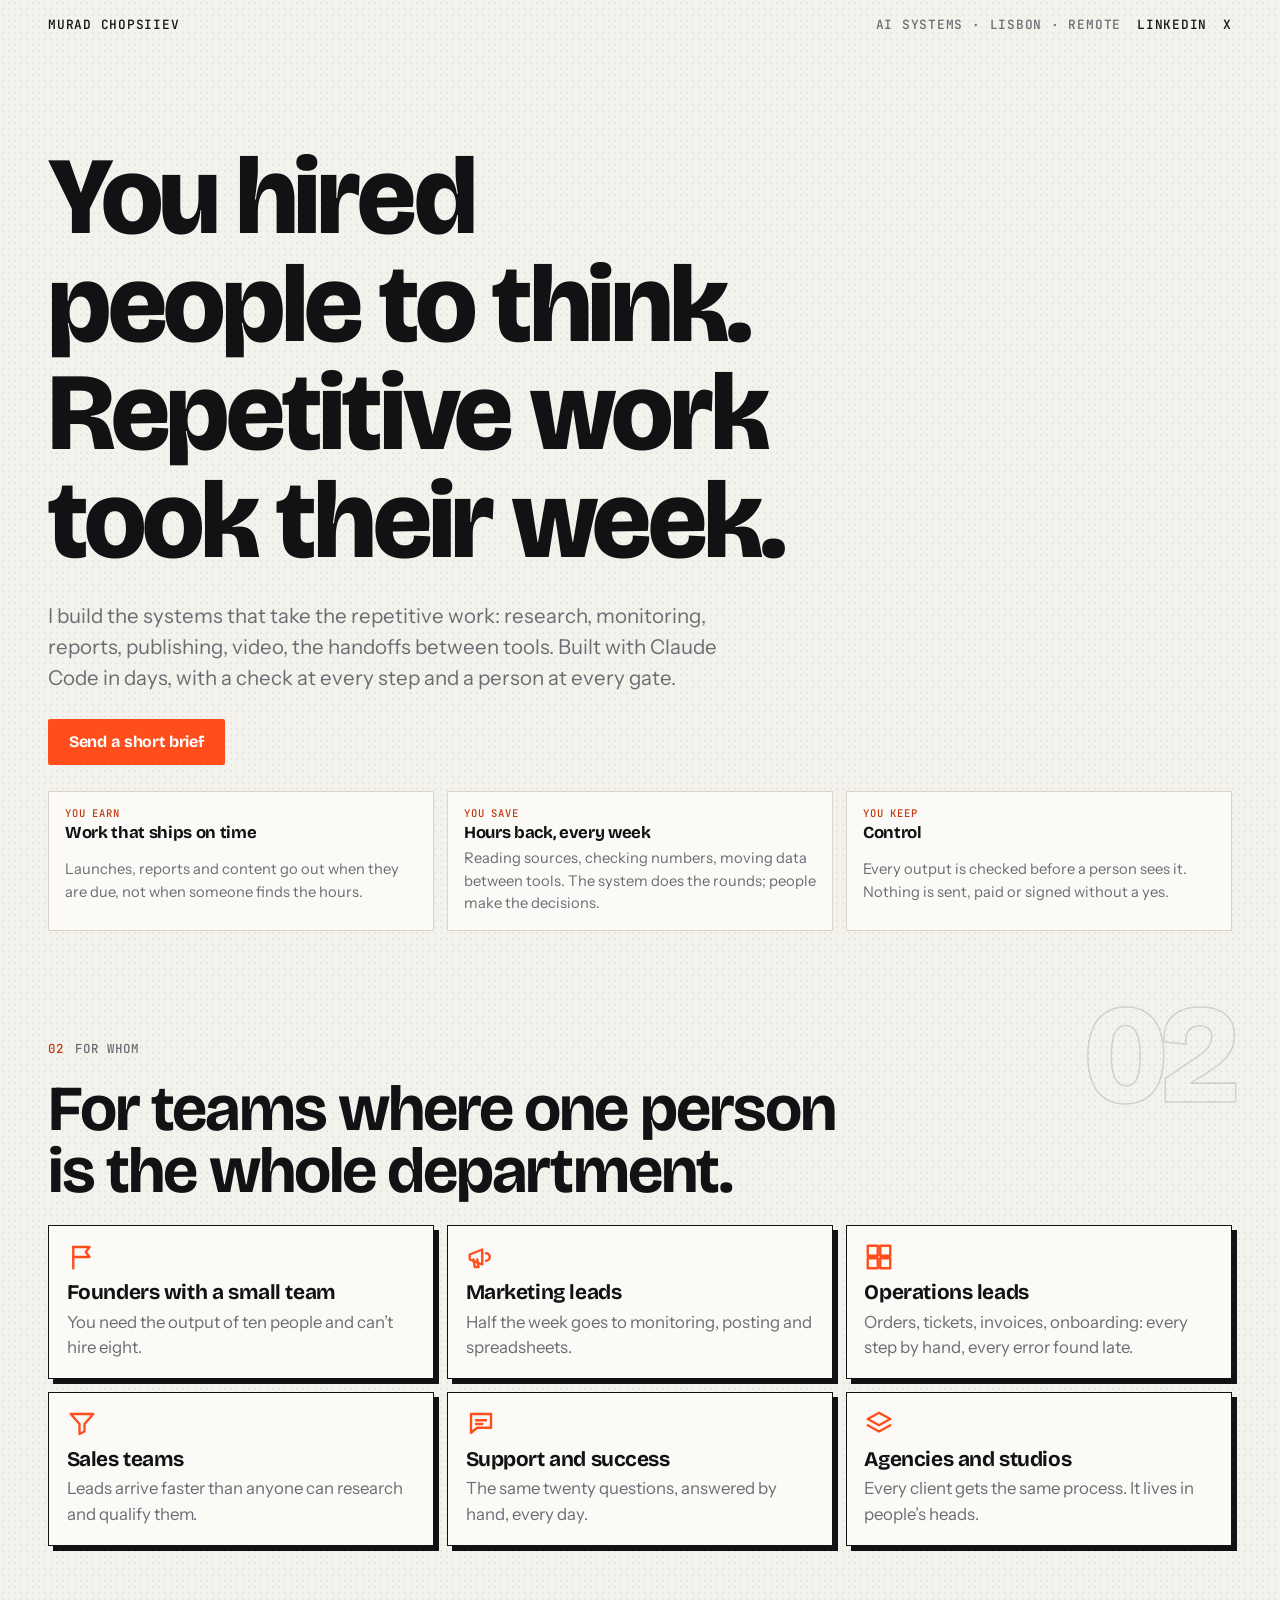
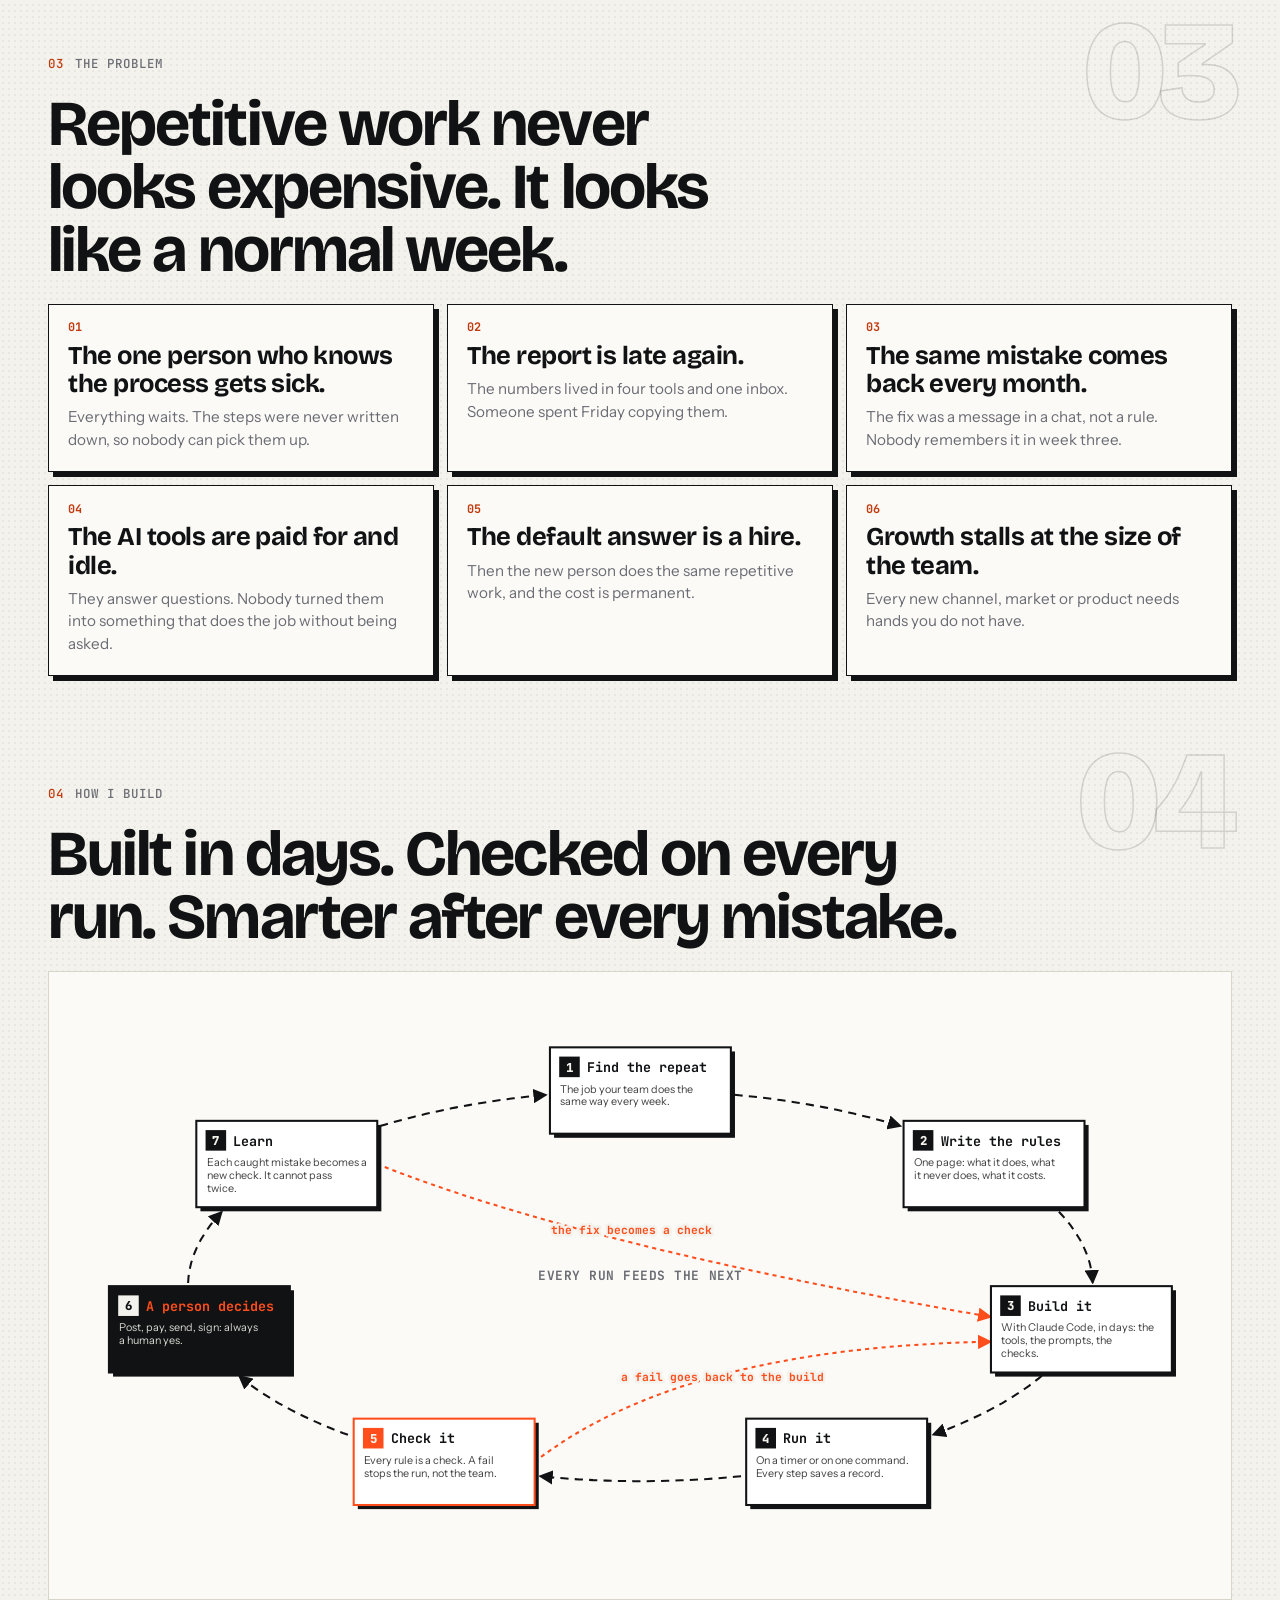
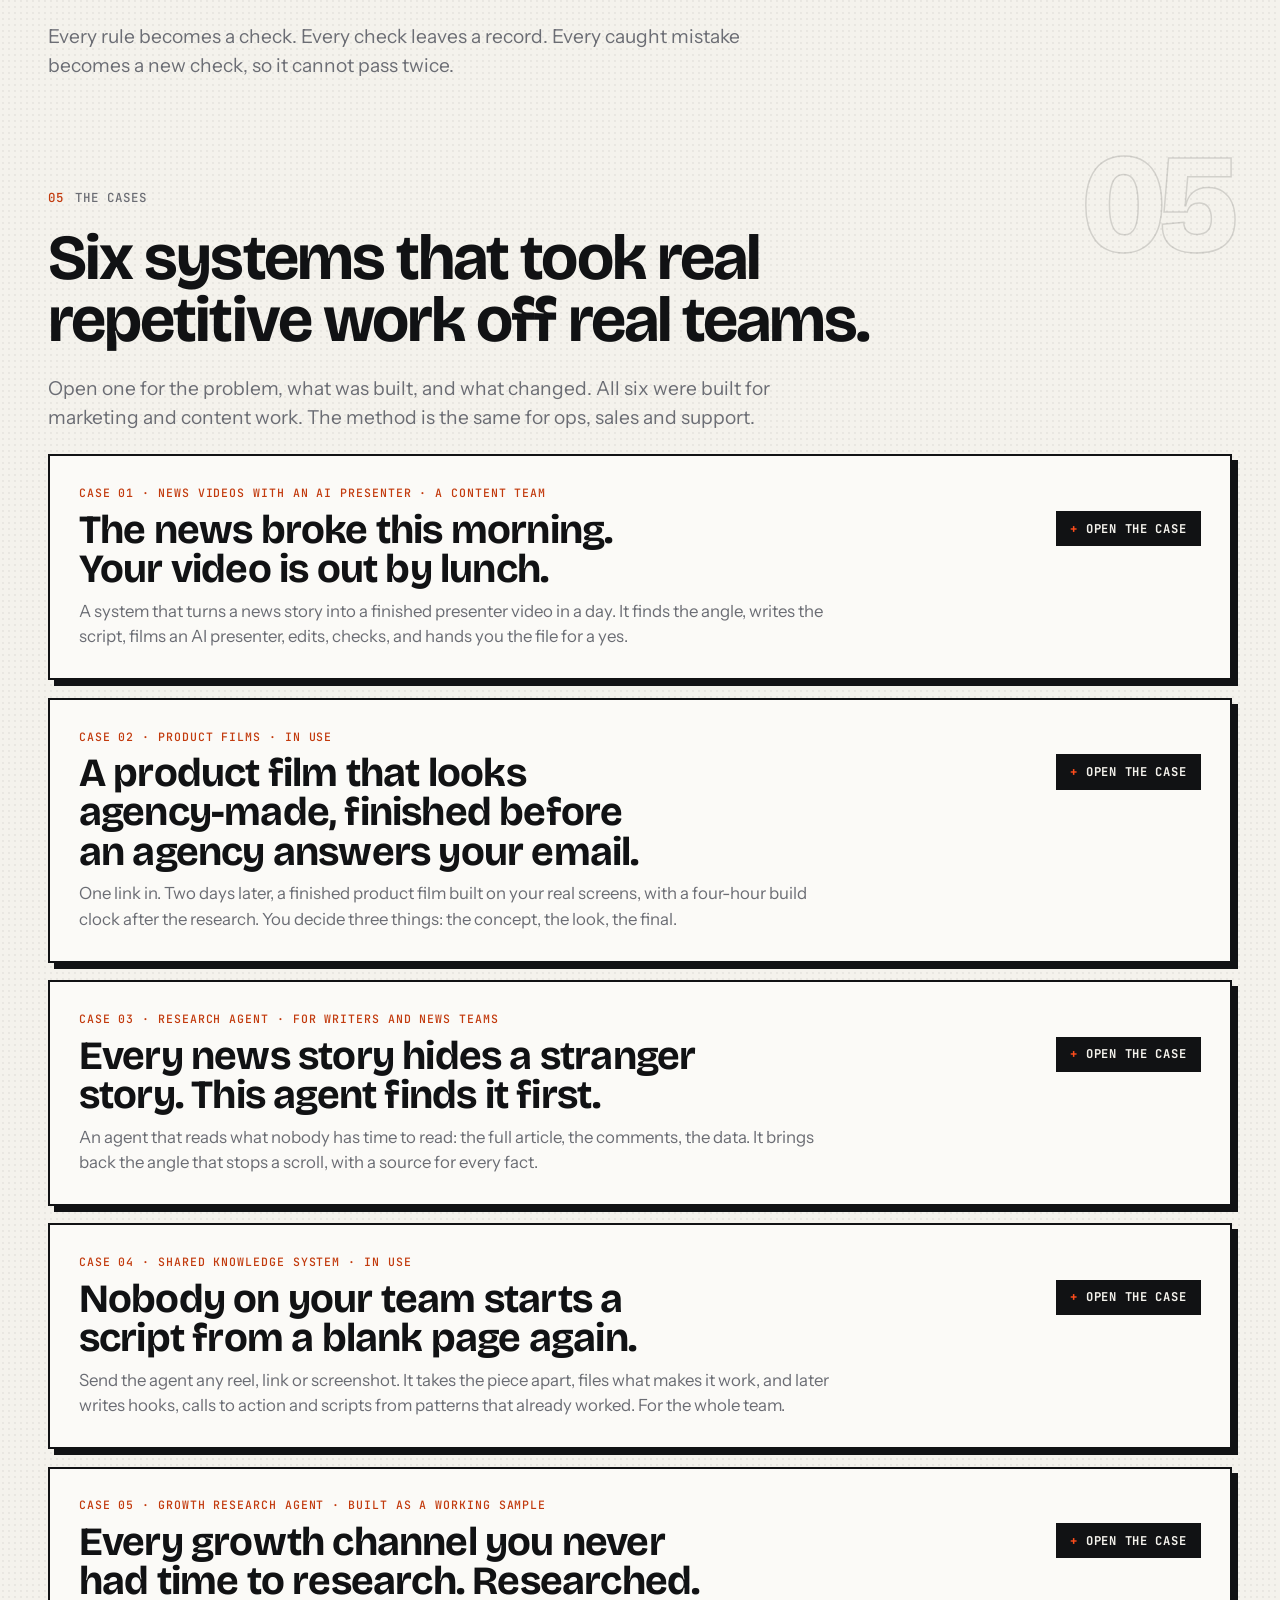
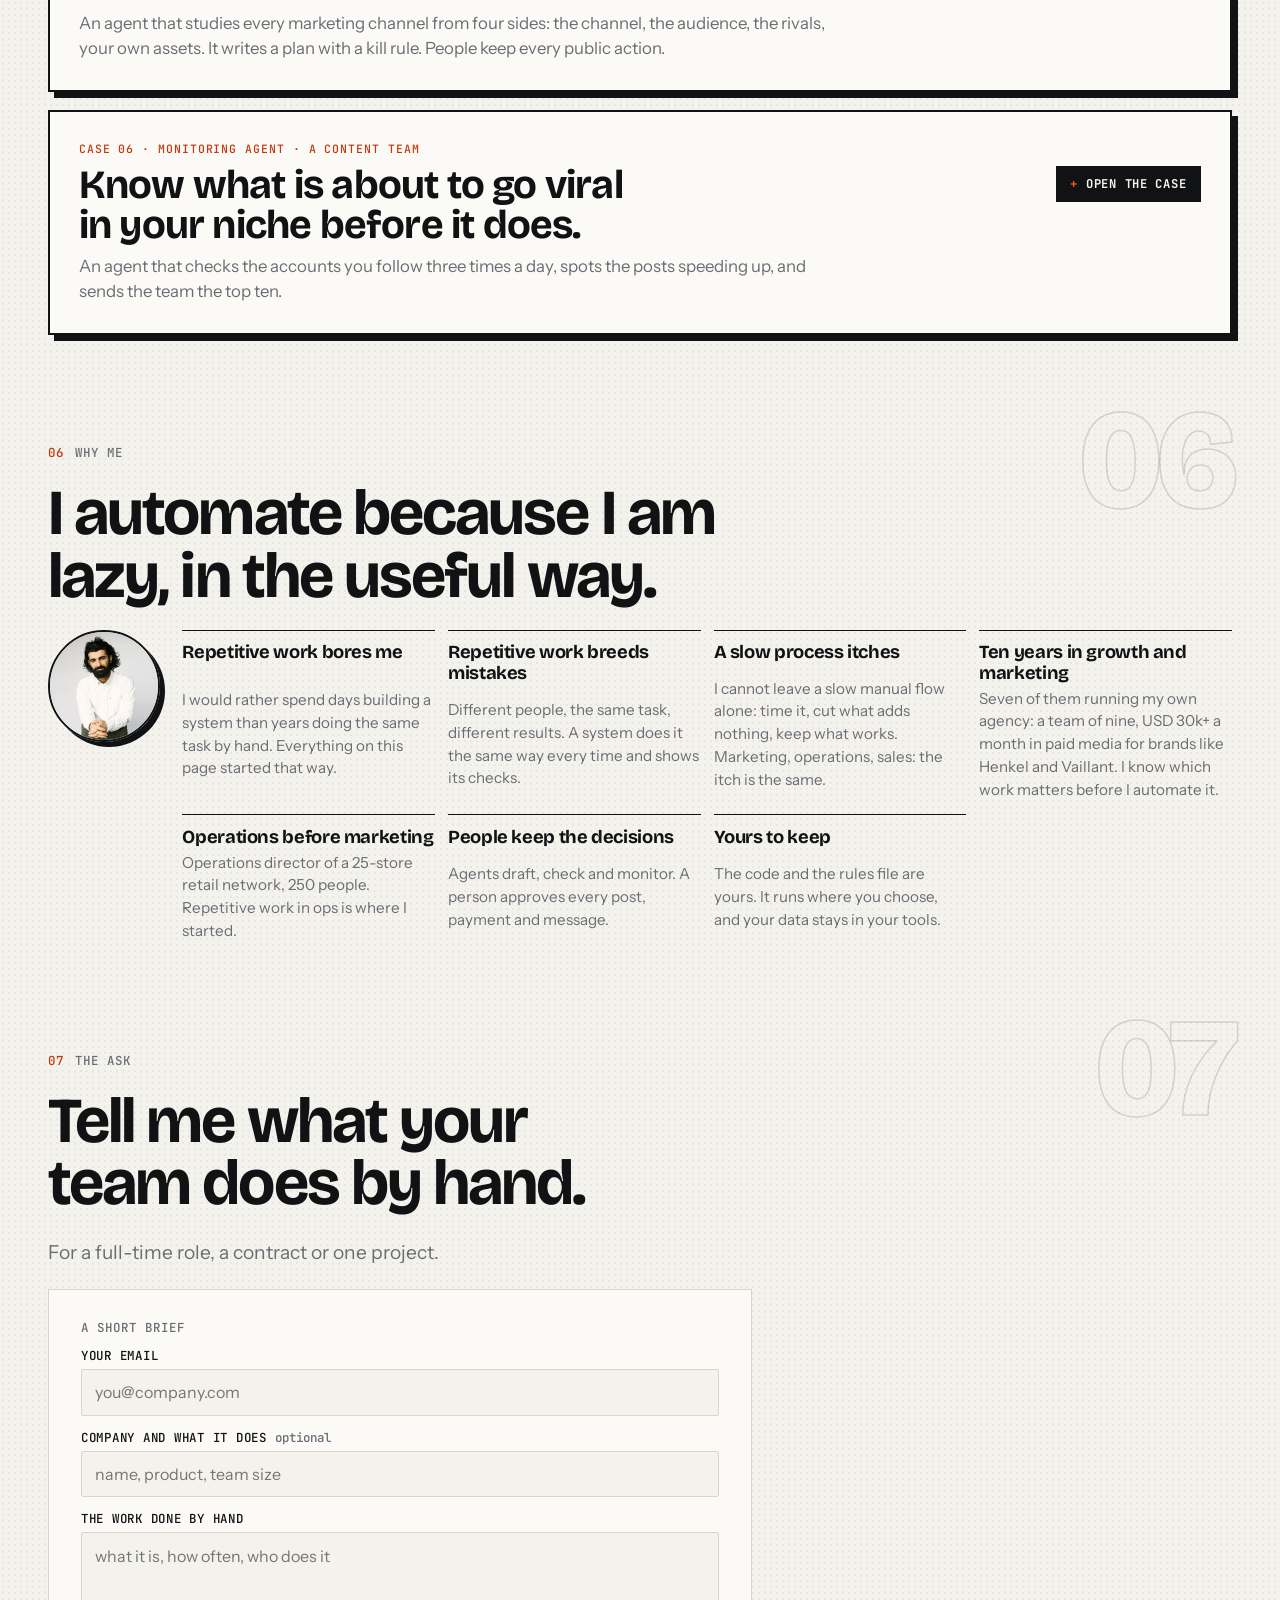
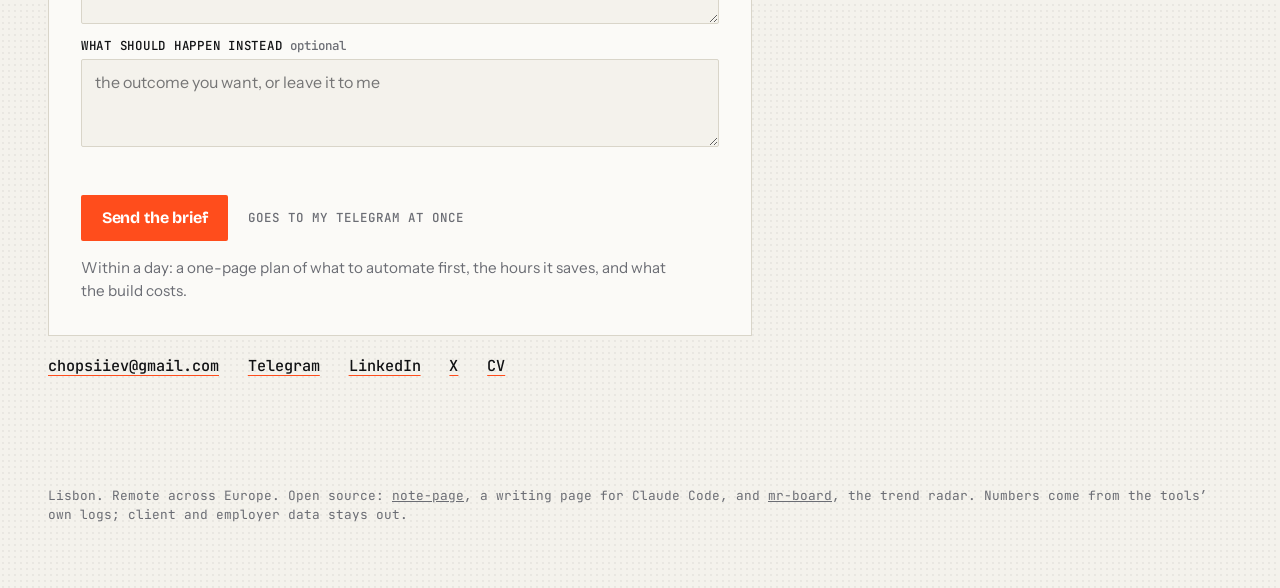
==== ai-systems/index.html @ 3c950c14 "site: 2026-10-22 link previews: og tags + preview cards" ====
<!doctype html>
<html lang="en">
<head>
<meta charset="utf-8">
<meta name="viewport" content="width=device-width, initial-scale=1, viewport-fit=cover">
<meta name="theme-color" content="#f4f2ec">
<title>AI systems · Murad Chopsiiev</title>
<meta name="description" content="Systems that take a team’s repetitive work: research, monitoring, reports, publishing, video. Built with Claude Code, checked at every step, with a person at every gate. Six cases.">
<meta property="og:type" content="website">
<meta property="og:title" content="AI systems · Murad Chopsiiev">
<meta property="og:description" content="Systems that take a team’s repetitive work: research, monitoring, reports, publishing, video. Built with Claude Code, checked at every step, a person at every gate.">
<meta property="og:image" content="https://chopsiiev-web.github.io/media/og-ai-systems.jpg">
<meta property="og:image:width" content="1200">
<meta property="og:image:height" content="630">
<meta property="og:url" content="https://chopsiiev-web.github.io/ai-systems/">
<meta name="twitter:card" content="summary_large_image">
<meta name="twitter:title" content="AI systems · Murad Chopsiiev">
<meta name="twitter:description" content="Systems that take a team’s repetitive work: research, monitoring, reports, publishing, video. Built with Claude Code, checked at every step, a person at every gate.">
<meta name="twitter:image" content="https://chopsiiev-web.github.io/media/og-ai-systems.jpg">
<link rel="preconnect" href="https://fonts.googleapis.com">
<link rel="preconnect" href="https://fonts.gstatic.com" crossorigin>
<link rel="stylesheet" href="https://fonts.googleapis.com/css2?family=Bricolage+Grotesque:opsz,wght@12..96,500;12..96,700;12..96,800&family=Instrument+Sans:wght@400;500&family=JetBrains+Mono:wght@400;500&display=swap">
<link rel="stylesheet" href="../assets/style.css">
</head>
<body>
<a class="skip" href="#main">Skip to content</a>
<main class="page" id="main">
  <header class="top">
    <span>Murad Chopsiiev</span>
    <span class="loc">AI systems · Lisbon · remote</span>
    <nav class="social"><a href="https://www.linkedin.com/in/hadzhymurad/">LinkedIn</a><a href="https://x.com/chopsiiev60091">X</a></nav>
  </header>

  <section class="hero" aria-labelledby="promise">
    <h1 id="promise">You hired people to think. Repetitive work took their week.</h1>
    <p>I build the systems that take the repetitive work: research, monitoring, reports, publishing, video, the handoffs between tools. Built with Claude Code in days, with a check at every step and a person at every gate.</p>
    <p><a class="btn cta-top" href="#order">Send a short brief</a></p>
    <ul class="worth">
      <li><b data-k="You earn">Work that ships on time</b><span>Launches, reports and content go out when they are due, not when someone finds the hours.</span></li>
      <li><b data-k="You save">Hours back, every week</b><span>Reading sources, checking numbers, moving data between tools. The system does the rounds; people make the decisions.</span></li>
      <li><b data-k="You keep">Control</b><span>Every output is checked before a person sees it. Nothing is sent, paid or signed without a yes.</span></li>
    </ul>
  </section>

  <section class="step" aria-labelledby="who" data-n="02">
    <span class="big" aria-hidden="true">02</span>
    <span class="eyebrow" data-n="02">For whom</span>
    <h2 class="h2" id="who">For teams where one person is the whole department.</h2>
    <ul class="who">
      <li><svg viewBox="0 0 24 24" aria-hidden="true"><path d="M5 21V4"/><path d="M5 4h13l-3 4 3 4H5"/></svg><b>Founders with a small team</b><span>You need the output of ten people and can’t hire eight.</span></li>
      <li><svg viewBox="0 0 24 24" aria-hidden="true"><path d="M3 10v4l10 4V6L3 10z"/><path d="M16 9a3 3 0 0 1 0 6"/><path d="M6 14l1 6h3l-1-6"/></svg><b>Marketing leads</b><span>Half the week goes to monitoring, posting and spreadsheets.</span></li>
      <li><svg viewBox="0 0 24 24" aria-hidden="true"><rect x="3" y="3" width="8" height="8"/><rect x="13" y="3" width="8" height="8"/><rect x="3" y="13" width="8" height="8"/><rect x="13" y="13" width="8" height="8"/></svg><b>Operations leads</b><span>Orders, tickets, invoices, onboarding: every step by hand, every error found late.</span></li>
      <li><svg viewBox="0 0 24 24" aria-hidden="true"><path d="M3 4h18l-7 8v6l-4 2v-8L3 4z"/></svg><b>Sales teams</b><span>Leads arrive faster than anyone can research and qualify them.</span></li>
      <li><svg viewBox="0 0 24 24" aria-hidden="true"><path d="M4 4h16v11H9l-5 4V4z"/><path d="M8 9h8M8 12h5"/></svg><b>Support and success</b><span>The same twenty questions, answered by hand, every day.</span></li>
      <li><svg viewBox="0 0 24 24" aria-hidden="true"><path d="M12 3l9 5-9 5-9-5 9-5z"/><path d="M3 13l9 5 9-5"/></svg><b>Agencies and studios</b><span>Every client gets the same process. It lives in people’s heads.</span></li>
    </ul>
  </section>

  <section class="step" aria-labelledby="problem" data-n="03">
    <span class="big" aria-hidden="true">03</span>
    <span class="eyebrow" data-n="03">The problem</span>
    <h2 class="h2" id="problem">Repetitive work never looks expensive. It looks like a normal week.</h2>
    <ul class="pains">
      <li><b>The one person who knows the process gets sick.</b><span>Everything waits. The steps were never written down, so nobody can pick them up.</span></li>
      <li><b>The report is late again.</b><span>The numbers lived in four tools and one inbox. Someone spent Friday copying them.</span></li>
      <li><b>The same mistake comes back every month.</b><span>The fix was a message in a chat, not a rule. Nobody remembers it in week three.</span></li>
      <li><b>The AI tools are paid for and idle.</b><span>They answer questions. Nobody turned them into something that does the job without being asked.</span></li>
      <li><b>The default answer is a hire.</b><span>Then the new person does the same repetitive work, and the cost is permanent.</span></li>
      <li><b>Growth stalls at the size of the team.</b><span>Every new channel, market or product needs hands you do not have.</span></li>
    </ul>
  </section>

  <section class="step" aria-labelledby="how" data-n="04">
    <span class="big" aria-hidden="true">04</span>
    <span class="eyebrow" data-n="04">How I build</span>
    <h2 class="h2" id="how">Built in days. Checked on every run. Smarter after every mistake.</h2>
    <div class="map loop" data-loop="build" style="--w:1100px">
<svg viewBox="0 0 1100 560" xmlns="http://www.w3.org/2000/svg" role="img" aria-label="How a system is built and kept alive: find the repeat, write the rules, build, run, check, a person decides, learn. Two return arrows: a failed check goes back to the build, and every caught mistake becomes a new check." font-family="JetBrains Mono, Menlo, monospace">
<defs><marker id="l-ink" viewBox="0 0 10 10" refX="9" refY="5" markerWidth="7" markerHeight="7" orient="auto"><path d="M0 0L10 5L0 10z" fill="#111214"/></marker><marker id="l-sig" viewBox="0 0 10 10" refX="9" refY="5" markerWidth="7" markerHeight="7" orient="auto"><path d="M0 0L10 5L0 10z" fill="#ff4d1c"/></marker></defs>
<path d="M641.5 94.2 L647.9 94.8 L654.3 95.4 L660.7 96.1 L667.1 96.8 L673.4 97.6 L679.7 98.4 L686.0 99.3 L692.2 100.2 L698.4 101.1 L704.6 102.1 L710.8 103.1 L716.9 104.2 L722.9 105.3 L729.0 106.4 L735.0 107.6 L740.9 108.8 L746.8 110.1 L752.7 111.4 L758.5 112.7 L764.3 114.1 L770.0 115.5 L775.7 116.9 L781.3 118.4 L786.9 119.9 L792.4 121.4 L797.9 123.0 L803.3 124.6" fill="none" stroke="#111214" stroke-width="2" stroke-dasharray="8 6" marker-end="url(#l-ink)" class="d-move"/>
<path d="M957.1 207.9 L959.6 210.6 L961.9 213.2 L964.2 215.9 L966.4 218.6 L968.5 221.3 L970.5 224.0 L972.3 226.7 L974.1 229.5 L975.8 232.2 L977.5 235.0 L979.0 237.7 L980.4 240.5 L981.7 243.3 L982.9 246.1 L984.1 248.9 L985.1 251.7 L986.0 254.5 L986.9 257.3 L987.6 260.1 L988.2 263.0 L988.8 265.8 L989.2 268.6 L989.6 271.5 L989.8 274.3 L990.0 277.2" fill="none" stroke="#111214" stroke-width="2" stroke-dasharray="8 6" marker-end="url(#l-ink)" class="d-move"/>
<path d="M940.5 367.5 L937.5 370.0 L934.3 372.5 L931.1 375.0 L927.7 377.5 L924.3 379.9 L920.8 382.3 L917.2 384.7 L913.5 387.0 L909.8 389.4 L906.0 391.7 L902.1 394.0 L898.1 396.2 L894.0 398.5 L889.9 400.7 L885.6 402.9 L881.4 405.0 L877.0 407.1 L872.5 409.2 L868.0 411.3 L863.4 413.3 L858.8 415.4 L854.1 417.3 L849.3 419.3 L844.4 421.2 L839.5 423.1 L834.5 424.9" fill="none" stroke="#111214" stroke-width="2" stroke-dasharray="8 6" marker-end="url(#l-ink)" class="d-move"/>
<path d="M647.9 465.2 L641.5 465.8 L635.0 466.4 L628.6 466.9 L622.1 467.4 L615.6 467.9 L609.1 468.3 L602.5 468.6 L596.0 469.0 L589.4 469.2 L582.9 469.5 L576.3 469.7 L569.7 469.8 L563.2 469.9 L556.6 470.0 L550.0 470.0 L543.4 470.0 L536.8 469.9 L530.3 469.8 L523.7 469.7 L517.1 469.5 L510.6 469.2 L504.0 469.0 L497.5 468.6 L490.9 468.3 L484.4 467.9 L477.9 467.4 L471.4 466.9 L465.0 466.4 L458.5 465.8 L452.1 465.2" fill="none" stroke="#111214" stroke-width="2" stroke-dasharray="8 6" marker-end="url(#l-ink)" class="d-move"/>
<path d="M265.5 424.9 L260.5 423.1 L255.6 421.2 L250.7 419.3 L245.9 417.3 L241.2 415.4 L236.6 413.3 L232.0 411.3 L227.5 409.2 L223.0 407.1 L218.6 405.0 L214.4 402.9 L210.1 400.7 L206.0 398.5 L201.9 396.2 L197.9 394.0 L194.0 391.7 L190.2 389.4 L186.5 387.0 L182.8 384.7 L179.2 382.3 L175.7 379.9 L172.3 377.5 L168.9 375.0 L165.7 372.5 L162.5 370.0 L159.5 367.5" fill="none" stroke="#111214" stroke-width="2" stroke-dasharray="8 6" marker-end="url(#l-ink)" class="d-move"/>
<path d="M110.0 277.2 L110.2 274.3 L110.4 271.5 L110.8 268.6 L111.2 265.8 L111.8 263.0 L112.4 260.1 L113.1 257.3 L114.0 254.5 L114.9 251.7 L115.9 248.9 L117.1 246.1 L118.3 243.3 L119.6 240.5 L121.0 237.7 L122.5 235.0 L124.2 232.2 L125.9 229.5 L127.7 226.7 L129.5 224.0 L131.5 221.3 L133.6 218.6 L135.8 215.9 L138.1 213.2 L140.4 210.6 L142.9 207.9" fill="none" stroke="#111214" stroke-width="2" stroke-dasharray="8 6" marker-end="url(#l-ink)" class="d-move"/>
<path d="M296.7 124.6 L302.1 123.0 L307.6 121.4 L313.1 119.9 L318.7 118.4 L324.3 116.9 L330.0 115.5 L335.7 114.1 L341.5 112.7 L347.3 111.4 L353.2 110.1 L359.1 108.8 L365.0 107.6 L371.0 106.4 L377.1 105.3 L383.1 104.2 L389.2 103.1 L395.4 102.1 L401.6 101.1 L407.8 100.2 L414.0 99.3 L420.3 98.4 L426.6 97.6 L432.9 96.8 L439.3 96.1 L445.7 95.4 L452.1 94.8 L458.5 94.2" fill="none" stroke="#111214" stroke-width="2" stroke-dasharray="8 6" marker-end="url(#l-ink)" class="d-move"/>
<path d="M294.0 161.5 Q490 240 891.0 310.3" fill="none" stroke="#ff4d1c" stroke-width="2" stroke-dasharray="4 4" marker-end="url(#l-sig)"/>
<text x="541.2" y="230.0" font-size="11" font-weight="700" fill="#ff4d1c" text-anchor="middle" paint-order="stroke" stroke="#f4f2ec" stroke-width="5" stroke-linejoin="round">the fix becomes a check</text>
<path d="M447.1 451.2 Q590 340 891.0 334.3" fill="none" stroke="#ff4d1c" stroke-width="2" stroke-dasharray="4 4" marker-end="url(#l-sig)"/>
<text x="629.5" y="372.4" font-size="11" font-weight="700" fill="#ff4d1c" text-anchor="middle" paint-order="stroke" stroke="#f4f2ec" stroke-width="5" stroke-linejoin="round">a fail goes back to the build</text>
<text x="550" y="274" font-size="12.5" font-weight="700" fill="#6b6d74" text-anchor="middle" letter-spacing=".04em">EVERY RUN FEEDS THE NEXT</text>
<rect x="466.0" y="52.0" width="176" height="84" fill="#111214"/><rect x="462.0" y="48.0" width="176" height="84" fill="#ffffff" stroke="#111214" stroke-width="2"/>
<rect x="471.0" y="57.0" width="20" height="20" fill="#111214"/><text x="481.0" y="71.5" font-size="12" font-weight="800" fill="#f4f2ec" text-anchor="middle">1</text>
<text x="498.0" y="72.0" font-size="13" font-weight="700" fill="#111214">Find the repeat</text>
<text x="472.0" y="92.0" font-size="10.5" fill="rgba(17,18,20,.8)" font-family="Instrument Sans, Helvetica, Arial, sans-serif">The job your team does the</text>
<text x="472.0" y="104.5" font-size="10.5" fill="rgba(17,18,20,.8)" font-family="Instrument Sans, Helvetica, Arial, sans-serif">same way every week.</text>
<rect x="810.0" y="123.5" width="176" height="84" fill="#111214"/><rect x="806.0" y="119.5" width="176" height="84" fill="#ffffff" stroke="#111214" stroke-width="2"/>
<rect x="815.0" y="128.5" width="20" height="20" fill="#111214"/><text x="825.0" y="143.0" font-size="12" font-weight="800" fill="#f4f2ec" text-anchor="middle">2</text>
<text x="842.0" y="143.5" font-size="13" font-weight="700" fill="#111214">Write the rules</text>
<text x="816.0" y="163.5" font-size="10.5" fill="rgba(17,18,20,.8)" font-family="Instrument Sans, Helvetica, Arial, sans-serif">One page: what it does, what</text>
<text x="816.0" y="176.0" font-size="10.5" fill="rgba(17,18,20,.8)" font-family="Instrument Sans, Helvetica, Arial, sans-serif">it never does, what it costs.</text>
<rect x="895.0" y="284.3" width="176" height="84" fill="#111214"/><rect x="891.0" y="280.3" width="176" height="84" fill="#ffffff" stroke="#111214" stroke-width="2"/>
<rect x="900.0" y="289.3" width="20" height="20" fill="#111214"/><text x="910.0" y="303.8" font-size="12" font-weight="800" fill="#f4f2ec" text-anchor="middle">3</text>
<text x="927.0" y="304.3" font-size="13" font-weight="700" fill="#111214">Build it</text>
<text x="901.0" y="324.3" font-size="10.5" fill="rgba(17,18,20,.8)" font-family="Instrument Sans, Helvetica, Arial, sans-serif">With Claude Code, in days: the</text>
<text x="901.0" y="336.8" font-size="10.5" fill="rgba(17,18,20,.8)" font-family="Instrument Sans, Helvetica, Arial, sans-serif">tools, the prompts, the</text>
<text x="901.0" y="349.3" font-size="10.5" fill="rgba(17,18,20,.8)" font-family="Instrument Sans, Helvetica, Arial, sans-serif">checks.</text>
<rect x="656.9" y="413.2" width="176" height="84" fill="#111214"/><rect x="652.9" y="409.2" width="176" height="84" fill="#ffffff" stroke="#111214" stroke-width="2"/>
<rect x="661.9" y="418.2" width="20" height="20" fill="#111214"/><text x="671.9" y="432.7" font-size="12" font-weight="800" fill="#f4f2ec" text-anchor="middle">4</text>
<text x="688.9" y="433.2" font-size="13" font-weight="700" fill="#111214">Run it</text>
<text x="662.9" y="453.2" font-size="10.5" fill="rgba(17,18,20,.8)" font-family="Instrument Sans, Helvetica, Arial, sans-serif">On a timer or on one command.</text>
<text x="662.9" y="465.7" font-size="10.5" fill="rgba(17,18,20,.8)" font-family="Instrument Sans, Helvetica, Arial, sans-serif">Every step saves a record.</text>
<rect x="275.1" y="413.2" width="176" height="84" fill="#111214"/><rect x="271.1" y="409.2" width="176" height="84" fill="#ffffff" stroke="#ff4d1c" stroke-width="2"/>
<rect x="280.1" y="418.2" width="20" height="20" fill="#ff4d1c"/><text x="290.1" y="432.7" font-size="12" font-weight="800" fill="#f4f2ec" text-anchor="middle">5</text>
<text x="307.1" y="433.2" font-size="13" font-weight="700" fill="#111214">Check it</text>
<text x="281.1" y="453.2" font-size="10.5" fill="rgba(17,18,20,.8)" font-family="Instrument Sans, Helvetica, Arial, sans-serif">Every rule is a check. A fail</text>
<text x="281.1" y="465.7" font-size="10.5" fill="rgba(17,18,20,.8)" font-family="Instrument Sans, Helvetica, Arial, sans-serif">stops the run, not the team.</text>
<rect x="37.0" y="284.3" width="176" height="84" fill="#111214"/><rect x="33.0" y="280.3" width="176" height="84" fill="#111214" stroke="#111214" stroke-width="2"/>
<rect x="42.0" y="289.3" width="20" height="20" fill="#f4f2ec"/><text x="52.0" y="303.8" font-size="12" font-weight="800" fill="#111214" text-anchor="middle">6</text>
<text x="69.0" y="304.3" font-size="13" font-weight="700" fill="#ff4d1c">A person decides</text>
<text x="43.0" y="324.3" font-size="10.5" fill="rgba(244,242,236,.88)" font-family="Instrument Sans, Helvetica, Arial, sans-serif">Post, pay, send, sign: always</text>
<text x="43.0" y="336.8" font-size="10.5" fill="rgba(244,242,236,.88)" font-family="Instrument Sans, Helvetica, Arial, sans-serif">a human yes.</text>
<rect x="122.0" y="123.5" width="176" height="84" fill="#111214"/><rect x="118.0" y="119.5" width="176" height="84" fill="#ffffff" stroke="#111214" stroke-width="2"/>
<rect x="127.0" y="128.5" width="20" height="20" fill="#111214"/><text x="137.0" y="143.0" font-size="12" font-weight="800" fill="#f4f2ec" text-anchor="middle">7</text>
<text x="154.0" y="143.5" font-size="13" font-weight="700" fill="#111214">Learn</text>
<text x="128.0" y="163.5" font-size="10.5" fill="rgba(17,18,20,.8)" font-family="Instrument Sans, Helvetica, Arial, sans-serif">Each caught mistake becomes a</text>
<text x="128.0" y="176.0" font-size="10.5" fill="rgba(17,18,20,.8)" font-family="Instrument Sans, Helvetica, Arial, sans-serif">new check. It cannot pass</text>
<text x="128.0" y="188.5" font-size="10.5" fill="rgba(17,18,20,.8)" font-family="Instrument Sans, Helvetica, Arial, sans-serif">twice.</text>
</svg>
</div>
    <p class="lead">Every rule becomes a check. Every check leaves a record. Every caught mistake becomes a new check, so it cannot pass twice.</p>
  </section>

  <section class="step" aria-labelledby="cases" data-n="05">
    <span class="big" aria-hidden="true">05</span>
    <span class="eyebrow" data-n="05">The cases</span>
    <h2 class="h2" id="cases">Six systems that took real repetitive work off real teams.</h2>
    <p class="lead">Open one for the problem, what was built, and what changed. All six were built for marketing and content work. The method is the same for ops, sales and support.</p>
    <div class="cases2">
    <details class="case2" id="case-1">
      <summary><span class="k">Case 01 · news videos with an AI presenter · a content team</span><h3>The news broke this morning. Your video is out by lunch.</h3><p class="one">A system that turns a news story into a finished presenter video in a day. It finds the angle, writes the script, films an AI presenter, edits, checks, and hands you the file for a yes.</p><span class="open"></span></summary>
      <div class="body">
        <div class="cols"><div><h4>The problem</h4><p>News moves in hours. Creators and influencers move in days: briefing, filming, revisions, invoices. By the time the video lands, the story is old. Every extra video costs the same again, and you cannot scale people the way you can scale a presenter who never sleeps.</p></div><div><h4>What was built</h4><p>A chain of steps that run one after another. A fresh sweep of the hottest news. A script in the brand’s voice, three options, you pick one. The presenter video generated from the script with an avatar tool, same face and setting every time. The edit assembled from approved scene types with captions. Checks for timing, look and sound, then a second AI review. Your final yes.</p></div></div>
<div class="rail" role="list">
<div class="stage" role="listitem"><span class="num">1</span><span class="fn">news sweep</span><span class="what">the hottest stories right now, with the detail nobody noticed</span></div>
<div class="stage human" role="listitem"><span class="num">2</span><span class="fn">script</span><span class="what">three scripts in your voice; you pick one</span></div>
<div class="stage" role="listitem"><span class="num">3</span><span class="fn">presenter</span><span class="what">generated from the script with an avatar tool; same face, same setting</span></div>
<div class="stage" role="listitem"><span class="num">4</span><span class="fn">edit</span><span class="what">approved scene layouts, captions, your brand</span></div>
<div class="stage gate" role="listitem"><span class="num">5</span><span class="fn">checks</span><span class="what">timing, look and sound, then a second AI review</span></div>
<div class="stage human" role="listitem"><span class="num">6</span><span class="fn">your yes</span><span class="what">nothing goes out without it</span></div>
</div>
        <p class="result">What changes: <b>a video a day instead of one a week</b>, the same presenter and quality every time, and a cost per video that stops growing with the number of videos.</p>
      </div>
    </details>
    <details class="case2" id="case-2">
      <summary><span class="k">Case 02 · product films · in use</span><h3>A product film that looks agency-made, finished before an agency answers your email.</h3><p class="one">One link in. Two days later, a finished product film built on your real screens, with a four-hour build clock after the research. You decide three things: the concept, the look, the final.</p><span class="open"></span></summary>
      <div class="body">
        <div class="cols"><div><h4>The problem</h4><p>A premium product film from an agency takes weeks and thousands. Doing it in-house takes days and still looks cheap.</p></div><div><h4>What was built</h4><p>A studio as a process. Research agents read your product and your audience. A one-line message and three concepts come out; you pick one. The film is built from your real screens with a library of reusable moves, checked by measurement and by a critic, then approved by you.</p></div></div>
        <div class="arch"><span class="eyebrow">The whole studio in one diagram</span>
        <div class="map board" data-board="studio" style="--w:953px">
<svg viewBox="0 0 953 980" xmlns="http://www.w3.org/2000/svg" role="img" aria-label="Architecture of the video studio. A person picks a product; research agents gather linked facts, voice and the trigger; a one-sentence message, judged angles and three concept cards come out; the person picks one; the look is built from the real product with a motion library; metrics and a critic check the cut; the person approves; the film ships with a retro." font-family="JetBrains Mono, Menlo, monospace">
<defs><marker id="m-ink" viewBox="0 0 10 10" refX="9" refY="5" markerWidth="7" markerHeight="7" orient="auto"><path d="M0 0L10 5L0 10z" fill="#111214"/></marker><marker id="m-sig" viewBox="0 0 10 10" refX="9" refY="5" markerWidth="7" markerHeight="7" orient="auto"><path d="M0 0L10 5L0 10z" fill="#ff4d1c"/></marker><marker id="m-mut" viewBox="0 0 10 10" refX="9" refY="5" markerWidth="7" markerHeight="7" orient="auto"><path d="M0 0L10 5L0 10z" fill="#6b6d74"/></marker></defs>
<rect x="28" y="37" width="262" height="261" fill="none" stroke="#111214" stroke-opacity=".35" stroke-width="1.5" stroke-dasharray="6 5"/>
<rect x="40" y="24" width="83" height="26" fill="#111214"/><text x="48" y="42" font-size="12" font-weight="800" fill="#f4f2ec" letter-spacing=".02em">1 · BRIEF</text>
<rect x="28" y="345" width="262" height="379" fill="none" stroke="#111214" stroke-opacity=".35" stroke-width="1.5" stroke-dasharray="6 5"/>
<rect x="40" y="332" width="157" height="26" fill="#111214"/><text x="48" y="350" font-size="12" font-weight="800" fill="#f4f2ec" letter-spacing=".02em">2 · RESEARCH AGENTS</text>
<text x="205" y="350" font-size="9.5" fill="#6b6d74" letter-spacing=".05em" paint-order="stroke" stroke="#f4f2ec" stroke-width="5" stroke-linejoin="round">PARALLEL</text>
<rect x="350" y="37" width="262" height="497" fill="none" stroke="#111214" stroke-opacity=".35" stroke-width="1.5" stroke-dasharray="6 5"/>
<rect x="362" y="24" width="83" height="26" fill="#111214"/><text x="370" y="42" font-size="12" font-weight="800" fill="#f4f2ec" letter-spacing=".02em">3 · WORDS</text>
<rect x="350" y="581" width="262" height="379" fill="none" stroke="#111214" stroke-opacity=".35" stroke-width="1.5" stroke-dasharray="6 5"/>
<rect x="362" y="568" width="75" height="26" fill="#111214"/><text x="370" y="586" font-size="12" font-weight="800" fill="#f4f2ec" letter-spacing=".02em">4 · LOOK</text>
<text x="445" y="586" font-size="9.5" fill="#6b6d74" letter-spacing=".05em" paint-order="stroke" stroke="#f4f2ec" stroke-width="5" stroke-linejoin="round">FROM THE REAL PRODUCT</text>
<rect x="663" y="37" width="262" height="497" fill="none" stroke="#111214" stroke-opacity=".35" stroke-width="1.5" stroke-dasharray="6 5"/>
<rect x="675" y="24" width="149" height="26" fill="#111214"/><text x="683" y="42" font-size="12" font-weight="800" fill="#f4f2ec" letter-spacing=".02em">5 · BUILD + CHECKS</text>
<rect x="663" y="581" width="262" height="379" fill="none" stroke="#111214" stroke-opacity=".35" stroke-width="1.5" stroke-dasharray="6 5"/>
<rect x="675" y="568" width="75" height="26" fill="#111214"/><text x="683" y="586" font-size="12" font-weight="800" fill="#f4f2ec" letter-spacing=".02em">6 · SHIP</text>
<path d="M159.0 164 V186" fill="none" stroke="#111214" stroke-width="1.8" marker-end="url(#m-ink)"/>
<path d="M159.0 282 V376" fill="none" stroke="#111214" stroke-width="1.8" stroke-dasharray="7 5" marker-end="url(#m-ink)" class="d-move"/>
<text x="166.0" y="318.0" font-size="9.5" font-weight="700" fill="#111214" text-anchor="start" paint-order="stroke" stroke="#f4f2ec" stroke-width="4" stroke-linejoin="round">one link</text>
<path d="M270 424.0 H302 V116.0 H370" fill="none" stroke="#111214" stroke-width="1.8" stroke-dasharray="7 5" marker-end="url(#m-ink)" class="d-move"/>
<text x="372.0" y="62.0" font-size="9.5" font-weight="700" fill="#111214" text-anchor="start" paint-order="stroke" stroke="#f4f2ec" stroke-width="4" stroke-linejoin="round">linked facts</text>
<path d="M270 542.0 H311 V228.5 H370" fill="none" stroke="#111214" stroke-width="1.8" stroke-dasharray="7 5" marker-end="url(#m-ink)" class="d-move"/>
<path d="M270 660.0 H320 V239.5 H370" fill="none" stroke="#111214" stroke-width="1.8" stroke-dasharray="7 5" marker-end="url(#m-ink)" class="d-move"/>
<path d="M481.0 164 V186" fill="none" stroke="#111214" stroke-width="1.8" stroke-dasharray="7 5" marker-end="url(#m-ink)" class="d-move"/>
<path d="M481.0 282 V304" fill="none" stroke="#111214" stroke-width="1.8" stroke-dasharray="7 5" marker-end="url(#m-ink)" class="d-move"/>
<text x="488.0" y="296.5" font-size="9.5" font-weight="700" fill="#111214" text-anchor="start" paint-order="stroke" stroke="#f4f2ec" stroke-width="4" stroke-linejoin="round">3 survive</text>
<path d="M481.0 400 V422" fill="none" stroke="#111214" stroke-width="1.8" stroke-dasharray="7 5" marker-end="url(#m-ink)" class="d-move"/>
<text x="488.0" y="414.5" font-size="9.5" font-weight="700" fill="#111214" text-anchor="start" paint-order="stroke" stroke="#f4f2ec" stroke-width="4" stroke-linejoin="round">one picked</text>
<path d="M481.0 518 V612" fill="none" stroke="#111214" stroke-width="1.8" stroke-dasharray="7 5" marker-end="url(#m-ink)" class="d-move"/>
<path d="M370 810 H329 V660.0 H370" fill="none" stroke="#111214" stroke-width="1.8" marker-end="url(#m-ink)"/>
<text x="372.0" y="606.0" font-size="9.5" font-weight="700" fill="#111214" text-anchor="start" paint-order="stroke" stroke="#f4f2ec" stroke-width="4" stroke-linejoin="round">real screens</text>
<path d="M592 660.0 H624 V105.0 H683" fill="none" stroke="#111214" stroke-width="1.8" stroke-dasharray="7 5" marker-end="url(#m-ink)" class="d-move"/>
<path d="M592 896.0 H633 V116.0 H683" fill="none" stroke="#111214" stroke-width="1.8" marker-end="url(#m-ink)"/>
<text x="685.0" y="62.0" font-size="9.5" font-weight="700" fill="#111214" text-anchor="start" paint-order="stroke" stroke="#f4f2ec" stroke-width="4" stroke-linejoin="round">moves by name</text>
<path d="M794.0 164 V186" fill="none" stroke="#111214" stroke-width="1.8" stroke-dasharray="7 5" marker-end="url(#m-ink)" class="d-move"/>
<path d="M794.0 282 V304" fill="none" stroke="#111214" stroke-width="1.8" stroke-dasharray="7 5" marker-end="url(#m-ink)" class="d-move"/>
<path d="M794.0 400 V422" fill="none" stroke="#111214" stroke-width="1.8" stroke-dasharray="7 5" marker-end="url(#m-ink)" class="d-move"/>
<path d="M794.0 518 V612" fill="none" stroke="#111214" stroke-width="1.8" stroke-dasharray="7 5" marker-end="url(#m-ink)" class="d-move"/>
<path d="M794.0 708 V730" fill="none" stroke="#111214" stroke-width="1.8" marker-end="url(#m-ink)"/>
<path d="M794.0 826 V848" fill="none" stroke="#111214" stroke-width="1.8" marker-end="url(#m-ink)"/>
<path d="M683 266 H642 V127.0 H683" fill="none" stroke="#ff4d1c" stroke-width="1.8" stroke-dasharray="4 4" marker-end="url(#m-sig)"/>
<text x="767.1" y="62.0" font-size="9.5" font-weight="700" fill="#ff4d1c" text-anchor="start" paint-order="stroke" stroke="#f4f2ec" stroke-width="4" stroke-linejoin="round">binding fail</text>
<rect x="52" y="72" width="222" height="96" fill="#111214"/>
<rect x="48" y="68" width="222" height="96" fill="#111214" stroke="#111214" stroke-width="2"/>
<text x="58" y="87" font-size="12.5" font-weight="700" fill="#ff4d1c">A person picks the</text>
<text x="58" y="101" font-size="12.5" font-weight="700" fill="#ff4d1c">product</text>
<text x="58" y="118" font-size="10" fill="rgba(244,242,236,.88)" font-family="Instrument Sans, Helvetica, Arial, sans-serif">One link. A four-hour build clock</text>
<text x="58" y="130.5" font-size="10" fill="rgba(244,242,236,.88)" font-family="Instrument Sans, Helvetica, Arial, sans-serif">after the research.</text>
<rect x="52" y="190" width="222" height="96" fill="#111214"/>
<rect x="48" y="186" width="222" height="96" fill="#ebe8df" stroke="#111214" stroke-width="2"/>
<text x="58" y="205" font-size="12.5" font-weight="700" fill="#111214">Intake + budgets</text>
<text x="58" y="222" font-size="10" fill="rgba(17,18,20,.8)" font-family="Instrument Sans, Helvetica, Arial, sans-serif">Checks the link loads and sets how</text>
<text x="58" y="234.5" font-size="10" fill="rgba(17,18,20,.8)" font-family="Instrument Sans, Helvetica, Arial, sans-serif">many tries each loop may take.</text>
<rect x="52" y="380" width="222" height="96" fill="#111214"/>
<rect x="48" y="376" width="222" height="96" fill="#ffffff" stroke="#ff4d1c" stroke-width="2"/>
<text x="58" y="395" font-size="12.5" font-weight="700" fill="#111214">Facts</text>
<text x="58" y="412" font-size="10" fill="rgba(17,18,20,.8)" font-family="Instrument Sans, Helvetica, Arial, sans-serif">Every fact with a link to where it was</text>
<text x="58" y="424.5" font-size="10" fill="rgba(17,18,20,.8)" font-family="Instrument Sans, Helvetica, Arial, sans-serif">published.</text>
<rect x="155" y="383" width="108" height="14" fill="#ff4d1c" stroke="#ff4d1c" stroke-width="1"/><text x="160" y="393" font-size="8" font-weight="700" fill="#f4f2ec" letter-spacing=".06em">NO LINK, NO FACT</text>
<rect x="52" y="498" width="222" height="96" fill="#111214"/>
<rect x="48" y="494" width="222" height="96" fill="#ffffff" stroke="#111214" stroke-width="2"/>
<text x="58" y="513" font-size="12.5" font-weight="700" fill="#111214">Voice + audience</text>
<text x="58" y="530" font-size="10" fill="rgba(17,18,20,.8)" font-family="Instrument Sans, Helvetica, Arial, sans-serif">How the brand speaks; who buys and</text>
<text x="58" y="542.5" font-size="10" fill="rgba(17,18,20,.8)" font-family="Instrument Sans, Helvetica, Arial, sans-serif">why.</text>
<rect x="52" y="616" width="222" height="96" fill="#111214"/>
<rect x="48" y="612" width="222" height="96" fill="#ffffff" stroke="#111214" stroke-width="2"/>
<text x="58" y="631" font-size="12.5" font-weight="700" fill="#111214">The trigger</text>
<text x="58" y="648" font-size="10" fill="rgba(17,18,20,.8)" font-family="Instrument Sans, Helvetica, Arial, sans-serif">The launch, the complaint, the thread</text>
<text x="58" y="660.5" font-size="10" fill="rgba(17,18,20,.8)" font-family="Instrument Sans, Helvetica, Arial, sans-serif">that makes the film timely.</text>
<rect x="374" y="72" width="222" height="96" fill="#111214"/>
<rect x="370" y="68" width="222" height="96" fill="#ffffff" stroke="#ff4d1c" stroke-width="2"/>
<text x="380" y="87" font-size="12.5" font-weight="700" fill="#111214">One-sentence message</text>
<text x="380" y="104" font-size="10" fill="rgba(17,18,20,.8)" font-family="Instrument Sans, Helvetica, Arial, sans-serif">Under 20 words. Written before any</text>
<text x="380" y="116.5" font-size="10" fill="rgba(17,18,20,.8)" font-family="Instrument Sans, Helvetica, Arial, sans-serif">concept.</text>
<rect x="374" y="190" width="222" height="96" fill="#111214"/>
<rect x="370" y="186" width="222" height="96" fill="#ffffff" stroke="#111214" stroke-width="2"/>
<text x="380" y="205" font-size="12.5" font-weight="700" fill="#111214">Angles from 7 lenses</text>
<text x="380" y="222" font-size="10" fill="rgba(17,18,20,.8)" font-family="Instrument Sans, Helvetica, Arial, sans-serif">Judged on 7 criteria; at least 3</text>
<text x="380" y="234.5" font-size="10" fill="rgba(17,18,20,.8)" font-family="Instrument Sans, Helvetica, Arial, sans-serif">survive, else regenerate.</text>
<rect x="374" y="308" width="222" height="96" fill="#111214"/>
<rect x="370" y="304" width="222" height="96" fill="#111214" stroke="#111214" stroke-width="2"/>
<text x="380" y="323" font-size="12.5" font-weight="700" fill="#ff4d1c">3 concept cards</text>
<text x="380" y="340" font-size="10" fill="rgba(244,242,236,.88)" font-family="Instrument Sans, Helvetica, Arial, sans-serif">A tournament picks the three. A person</text>
<text x="380" y="352.5" font-size="10" fill="rgba(244,242,236,.88)" font-family="Instrument Sans, Helvetica, Arial, sans-serif">picks one.</text>
<rect x="374" y="426" width="222" height="96" fill="#111214"/>
<rect x="370" y="422" width="222" height="96" fill="#ffffff" stroke="#ff4d1c" stroke-width="2"/>
<text x="380" y="441" font-size="12.5" font-weight="700" fill="#111214">Beats + hook gate</text>
<text x="380" y="458" font-size="10" fill="rgba(17,18,20,.8)" font-family="Instrument Sans, Helvetica, Arial, sans-serif">The story beat by beat. The first line</text>
<text x="380" y="470.5" font-size="10" fill="rgba(17,18,20,.8)" font-family="Instrument Sans, Helvetica, Arial, sans-serif">passes six checks.</text>
<rect x="374" y="616" width="222" height="96" fill="#111214"/>
<rect x="370" y="612" width="222" height="96" fill="#111214" stroke="#111214" stroke-width="2"/>
<text x="380" y="631" font-size="12.5" font-weight="700" fill="#ff4d1c">Frame-exact storyboard</text>
<text x="380" y="648" font-size="10" fill="rgba(244,242,236,.88)" font-family="Instrument Sans, Helvetica, Arial, sans-serif">Art director rounds until a fresh one</text>
<text x="380" y="660.5" font-size="10" fill="rgba(244,242,236,.88)" font-family="Instrument Sans, Helvetica, Arial, sans-serif">finds nothing. A person approves the</text>
<text x="380" y="673.0" font-size="10" fill="rgba(244,242,236,.88)" font-family="Instrument Sans, Helvetica, Arial, sans-serif">look.</text>
<rect x="374" y="734" width="222" height="96" fill="#111214"/>
<rect x="370" y="730" width="222" height="96" fill="#ebe8df" stroke="#111214" stroke-width="2"/>
<text x="380" y="749" font-size="12.5" font-weight="700" fill="#111214">Real UI, captured once</text>
<text x="380" y="766" font-size="10" fill="rgba(17,18,20,.8)" font-family="Instrument Sans, Helvetica, Arial, sans-serif">Screens cut from the product as code,</text>
<text x="380" y="778.5" font-size="10" fill="rgba(17,18,20,.8)" font-family="Instrument Sans, Helvetica, Arial, sans-serif">never redrawn.</text>
<rect x="374" y="852" width="222" height="96" fill="#111214"/>
<rect x="370" y="848" width="222" height="96" fill="#ebe8df" stroke="#111214" stroke-width="2"/>
<text x="380" y="867" font-size="12.5" font-weight="700" fill="#111214">Motion library</text>
<text x="380" y="884" font-size="10" fill="rgba(17,18,20,.8)" font-family="Instrument Sans, Helvetica, Arial, sans-serif">14 reusable moves, stage, cursor,</text>
<text x="380" y="896.5" font-size="10" fill="rgba(17,18,20,.8)" font-family="Instrument Sans, Helvetica, Arial, sans-serif">chrome. New moves go back in.</text>
<rect x="687" y="72" width="222" height="96" fill="#111214"/>
<rect x="683" y="68" width="222" height="96" fill="#ffffff" stroke="#111214" stroke-width="2"/>
<text x="693" y="87" font-size="12.5" font-weight="700" fill="#111214">Frames built</text>
<text x="693" y="104" font-size="10" fill="rgba(17,18,20,.8)" font-family="Instrument Sans, Helvetica, Arial, sans-serif">Rendered from code; every frame</text>
<text x="693" y="116.5" font-size="10" fill="rgba(17,18,20,.8)" font-family="Instrument Sans, Helvetica, Arial, sans-serif">animated; nothing overlaps.</text>
<rect x="687" y="190" width="222" height="96" fill="#111214"/>
<rect x="683" y="186" width="222" height="96" fill="#ffffff" stroke="#ff4d1c" stroke-width="2"/>
<text x="693" y="205" font-size="12.5" font-weight="700" fill="#111214">Motion metrics vs the bar</text>
<text x="693" y="222" font-size="10" fill="rgba(17,18,20,.8)" font-family="Instrument Sans, Helvetica, Arial, sans-serif">Reading time, motion, how words and</text>
<text x="693" y="234.5" font-size="10" fill="rgba(17,18,20,.8)" font-family="Instrument Sans, Helvetica, Arial, sans-serif">picture arrive. A binding fail cannot</text>
<text x="693" y="247.0" font-size="10" fill="rgba(17,18,20,.8)" font-family="Instrument Sans, Helvetica, Arial, sans-serif">pass.</text>
<rect x="687" y="308" width="222" height="96" fill="#111214"/>
<rect x="683" y="304" width="222" height="96" fill="#ffffff" stroke="#ff4d1c" stroke-width="2"/>
<text x="693" y="323" font-size="12.5" font-weight="700" fill="#111214">Final critic</text>
<text x="693" y="340" font-size="10" fill="rgba(17,18,20,.8)" font-family="Instrument Sans, Helvetica, Arial, sans-serif">Two rounds. It advises; the measured</text>
<text x="693" y="352.5" font-size="10" fill="rgba(17,18,20,.8)" font-family="Instrument Sans, Helvetica, Arial, sans-serif">bar binds.</text>
<rect x="687" y="426" width="222" height="96" fill="#111214"/>
<rect x="683" y="422" width="222" height="96" fill="#111214" stroke="#111214" stroke-width="2"/>
<text x="693" y="441" font-size="12.5" font-weight="700" fill="#ff4d1c">A person approves the</text>
<text x="693" y="455" font-size="12.5" font-weight="700" fill="#ff4d1c">final</text>
<text x="693" y="472" font-size="10" fill="rgba(244,242,236,.88)" font-family="Instrument Sans, Helvetica, Arial, sans-serif">In their own words. This line opens</text>
<text x="693" y="484.5" font-size="10" fill="rgba(244,242,236,.88)" font-family="Instrument Sans, Helvetica, Arial, sans-serif">delivery.</text>
<rect x="687" y="616" width="222" height="96" fill="#111214"/>
<rect x="683" y="612" width="222" height="96" fill="#ffffff" stroke="#111214" stroke-width="2"/>
<text x="693" y="631" font-size="12.5" font-weight="700" fill="#111214">Delivery render + poster</text>
<text x="693" y="648" font-size="10" fill="rgba(17,18,20,.8)" font-family="Instrument Sans, Helvetica, Arial, sans-serif">Mastered sound, licensed music.</text>
<rect x="687" y="734" width="222" height="96" fill="#111214"/>
<rect x="683" y="730" width="222" height="96" fill="#111214" stroke="#111214" stroke-width="2"/>
<text x="693" y="749" font-size="12.5" font-weight="700" fill="#ff4d1c">A person posts</text>
<text x="693" y="766" font-size="10" fill="rgba(244,242,236,.88)" font-family="Instrument Sans, Helvetica, Arial, sans-serif">The tool never does.</text>
<rect x="687" y="852" width="222" height="96" fill="#111214"/>
<rect x="683" y="848" width="222" height="96" fill="#ebe8df" stroke="#111214" stroke-width="2"/>
<text x="693" y="867" font-size="12.5" font-weight="700" fill="#111214">Retro</text>
<text x="693" y="884" font-size="10" fill="rgba(17,18,20,.8)" font-family="Instrument Sans, Helvetica, Arial, sans-serif">The numbers and at most one lesson for</text>
<text x="693" y="896.5" font-size="10" fill="rgba(17,18,20,.8)" font-family="Instrument Sans, Helvetica, Arial, sans-serif">the next film.</text>
</svg>
</div>
        <p class="legend"><span><i class="lg-flow"></i>moving dashes: data flows</span><span><i class="lg-gate"></i>orange outline: a check that can refuse</span><span><i class="lg-ink"></i>black: a person</span><span><i class="lg-fail"></i>orange dashed: the return loop</span><span><i class="lg-habit"></i>grey dotted: a habit or a timer</span></p></div>
        <p class="result">What changes: <b>a film on launch day</b>, at a price a small team can pay, with the same quality every time.</p>
      </div>
    </details>
    <details class="case2" id="case-3">
      <summary><span class="k">Case 03 · research agent · for writers and news teams</span><h3>Every news story hides a stranger story. This agent finds it first.</h3><p class="one">An agent that reads what nobody has time to read: the full article, the comments, the data. It brings back the angle that stops a scroll, with a source for every fact.</p><span class="open"></span></summary>
      <div class="body">
        <div class="cols"><div><h4>The problem</h4><p>Headlines are the same on every channel. The video that gets shared opens on the detail nobody else found, and finding it by hand costs a writer half a day.</p></div><div><h4>What was built</h4><p>A hunt in six steps: the whole article, the comments under it, the live data, the knock-on effects, and a map of who is affected. The agent proposes several angles, scores them against each other, and picks the strongest hook. Every fact comes with its source. The script step cannot start without the research file.</p></div></div>
<div class="rail" role="list">
<div class="stage" role="listitem"><span class="num">1</span><span class="fn">read</span><span class="what">the whole article, not the headline</span></div>
<div class="stage" role="listitem"><span class="num">2</span><span class="fn">read the comments</span><span class="what">what readers noticed and journalists missed</span></div>
<div class="stage" role="listitem"><span class="num">3</span><span class="fn">check the data</span><span class="what">live numbers behind the story</span></div>
<div class="stage" role="listitem"><span class="num">4</span><span class="fn">map the effects</span><span class="what">who is affected, and how</span></div>
<div class="stage gate" role="listitem"><span class="num">5</span><span class="fn">score the ideas</span><span class="what">the agent scores several ideas and picks the best</span></div>
<div class="stage" role="listitem"><span class="num">6</span><span class="fn">hand over</span><span class="what">the angle, with a source for every fact</span></div>
</div>
        <p class="result">What changes: <b>writers start from the best angle</b>, not from a blank page; nothing goes on screen without a source. The same agent can watch a market, a competitor or a topic for any team.</p>
      </div>
    </details>
    <details class="case2" id="case-4">
      <summary><span class="k">Case 04 · shared knowledge system · in use</span><h3>Nobody on your team starts a script from a blank page again.</h3><p class="one">Send the agent any reel, link or screenshot. It takes the piece apart, files what makes it work, and later writes hooks, calls to action and scripts from patterns that already worked. For the whole team.</p><span class="open"></span></summary>
      <div class="body">
        <div class="cols"><div><h4>The problem</h4><p>Inspiration dies in screenshots. The best writer’s taste leaves with them. New people start from zero.</p></div><div><h4>What was built</h4><p>The agent transcribes a clip and breaks it into its parts: hook, story structure, visuals, text, sound, call to action. It turns the specifics into a reusable pattern, removes duplicates and files it. The library mirrors to Notion, so the whole team reads it and adds to it. Ask for five hooks and it writes them from what worked.</p></div></div>
        <div class="arch"><span class="eyebrow">The loop that gets smarter</span>
        <div class="map board" data-board="kb" style="--w:1268px">
<svg viewBox="0 0 1268 572" xmlns="http://www.w3.org/2000/svg" role="img" aria-label="Architecture of the marketing library. A link or clip goes through transcribe, break down, abstract to a pattern, classify and file. The library is plain files with an index and a results log. Generation reads the index and the results; a person posts; the outcome goes back into the results log; the files mirror one way to Notion." font-family="JetBrains Mono, Menlo, monospace">
<defs><marker id="m-ink" viewBox="0 0 10 10" refX="9" refY="5" markerWidth="7" markerHeight="7" orient="auto"><path d="M0 0L10 5L0 10z" fill="#111214"/></marker><marker id="m-sig" viewBox="0 0 10 10" refX="9" refY="5" markerWidth="7" markerHeight="7" orient="auto"><path d="M0 0L10 5L0 10z" fill="#ff4d1c"/></marker><marker id="m-mut" viewBox="0 0 10 10" refX="9" refY="5" markerWidth="7" markerHeight="7" orient="auto"><path d="M0 0L10 5L0 10z" fill="#6b6d74"/></marker></defs>
<rect x="28" y="46" width="262" height="261" fill="none" stroke="#111214" stroke-opacity=".35" stroke-width="1.5" stroke-dasharray="6 5"/>
<rect x="40" y="33" width="60" height="26" fill="#111214"/><text x="48" y="51" font-size="12" font-weight="800" fill="#f4f2ec" letter-spacing=".02em">1 · IN</text>
<rect x="338" y="46" width="262" height="497" fill="none" stroke="#111214" stroke-opacity=".35" stroke-width="1.5" stroke-dasharray="6 5"/>
<rect x="350" y="33" width="90" height="26" fill="#111214"/><text x="358" y="51" font-size="12" font-weight="800" fill="#f4f2ec" letter-spacing=".02em">2 · INGEST</text>
<text x="448" y="51" font-size="9.5" fill="#6b6d74" letter-spacing=".05em" paint-order="stroke" stroke="#f4f2ec" stroke-width="5" stroke-linejoin="round">SAVES ONLY ON A YES</text>
<rect x="651" y="46" width="262" height="379" fill="none" stroke="#111214" stroke-opacity=".35" stroke-width="1.5" stroke-dasharray="6 5"/>
<rect x="663" y="33" width="127" height="26" fill="#111214"/><text x="671" y="51" font-size="12" font-weight="800" fill="#f4f2ec" letter-spacing=".02em">3 · THE LIBRARY</text>
<text x="798" y="51" font-size="9.5" fill="#6b6d74" letter-spacing=".05em" paint-order="stroke" stroke="#f4f2ec" stroke-width="5" stroke-linejoin="round">PLAIN FILES</text>
<rect x="973" y="46" width="262" height="379" fill="none" stroke="#111214" stroke-opacity=".35" stroke-width="1.5" stroke-dasharray="6 5"/>
<rect x="985" y="33" width="164" height="26" fill="#111214"/><text x="993" y="51" font-size="12" font-weight="800" fill="#f4f2ec" letter-spacing=".02em">4 · GENERATE + SHARE</text>
<path d="M270 125.0 H302 V125.0 H358" fill="none" stroke="#111214" stroke-width="1.8" stroke-dasharray="7 5" marker-end="url(#m-ink)" class="d-move"/>
<path d="M270 243.0 H311 V21 H925 V114.0 H993" fill="none" stroke="#111214" stroke-width="1.8" stroke-dasharray="7 5" marker-end="url(#m-ink)" class="d-move"/>
<text x="618.0" y="17.0" font-size="9.5" font-weight="700" fill="#111214" text-anchor="middle" paint-order="stroke" stroke="#f4f2ec" stroke-width="4" stroke-linejoin="round">a request</text>
<path d="M469.0 173 V195" fill="none" stroke="#111214" stroke-width="1.8" stroke-dasharray="7 5" marker-end="url(#m-ink)" class="d-move"/>
<path d="M469.0 291 V313" fill="none" stroke="#111214" stroke-width="1.8" stroke-dasharray="7 5" marker-end="url(#m-ink)" class="d-move"/>
<path d="M469.0 409 V431" fill="none" stroke="#111214" stroke-width="1.8" stroke-dasharray="7 5" marker-end="url(#m-ink)" class="d-move"/>
<path d="M580 473.5 H612 V125.0 H671" fill="none" stroke="#111214" stroke-width="1.8" stroke-dasharray="7 5" marker-end="url(#m-ink)" class="d-move"/>
<text x="673.0" y="71.0" font-size="9.5" font-weight="700" fill="#111214" text-anchor="start" paint-order="stroke" stroke="#f4f2ec" stroke-width="4" stroke-linejoin="round">writes</text>
<path d="M580 484.5 H621 V243.0 H671" fill="none" stroke="#111214" stroke-width="1.8" marker-end="url(#m-ink)"/>
<text x="673.0" y="189.0" font-size="9.5" font-weight="700" fill="#111214" text-anchor="start" paint-order="stroke" stroke="#f4f2ec" stroke-width="4" stroke-linejoin="round">rebuilds</text>
<path d="M893 243.0 H934 V125.0 H993" fill="none" stroke="#111214" stroke-width="1.8" marker-end="url(#m-ink)"/>
<text x="995.0" y="71.0" font-size="9.5" font-weight="700" fill="#111214" text-anchor="start" paint-order="stroke" stroke="#f4f2ec" stroke-width="4" stroke-linejoin="round">routes</text>
<path d="M893 361.0 H943 V136.0 H993" fill="none" stroke="#111214" stroke-width="1.8" marker-end="url(#m-ink)"/>
<text x="1037.2" y="71.0" font-size="9.5" font-weight="700" fill="#111214" text-anchor="start" paint-order="stroke" stroke="#f4f2ec" stroke-width="4" stroke-linejoin="round">re-weights</text>
<path d="M893 125.0 H952 V361.0 H993" fill="none" stroke="#111214" stroke-width="1.8" stroke-dasharray="7 5" marker-end="url(#m-ink)" class="d-move"/>
<text x="995.0" y="307.0" font-size="9.5" font-weight="700" fill="#111214" text-anchor="start" paint-order="stroke" stroke="#f4f2ec" stroke-width="4" stroke-linejoin="round">one-way mirror</text>
<path d="M1104.0 173 V195" fill="none" stroke="#111214" stroke-width="1.8" stroke-dasharray="7 5" marker-end="url(#m-ink)" class="d-move"/>
<path d="M1215 243.0 H1247 V555 H630 V361.0 H671" fill="none" stroke="#ff4d1c" stroke-width="1.8" stroke-dasharray="4 4" marker-end="url(#m-sig)"/>
<text x="938.5" y="551.0" font-size="9.5" font-weight="700" fill="#ff4d1c" text-anchor="middle" paint-order="stroke" stroke="#f4f2ec" stroke-width="4" stroke-linejoin="round">the outcome is logged and re-weights the next generation</text>
<rect x="52" y="81" width="222" height="96" fill="#111214"/>
<rect x="48" y="77" width="222" height="96" fill="#ebe8df" stroke="#111214" stroke-width="2"/>
<text x="58" y="96" font-size="12.5" font-weight="700" fill="#111214">A reel, a URL, a</text>
<text x="58" y="110" font-size="12.5" font-weight="700" fill="#111214">screenshot</text>
<text x="58" y="127" font-size="10" fill="rgba(17,18,20,.8)" font-family="Instrument Sans, Helvetica, Arial, sans-serif">Or pasted text. Sent with one word:</text>
<text x="58" y="139.5" font-size="10" fill="rgba(17,18,20,.8)" font-family="Instrument Sans, Helvetica, Arial, sans-serif">save, or teardown.</text>
<rect x="52" y="199" width="222" height="96" fill="#111214"/>
<rect x="48" y="195" width="222" height="96" fill="#111214" stroke="#111214" stroke-width="2"/>
<text x="58" y="214" font-size="12.5" font-weight="700" fill="#ff4d1c">A request</text>
<text x="58" y="231" font-size="10" fill="rgba(244,242,236,.88)" font-family="Instrument Sans, Helvetica, Arial, sans-serif">&quot;Five hooks for X&quot;, &quot;a CTA for Y&quot;, &quot;a</text>
<text x="58" y="243.5" font-size="10" fill="rgba(244,242,236,.88)" font-family="Instrument Sans, Helvetica, Arial, sans-serif">script from the saved patterns&quot;.</text>
<rect x="362" y="81" width="222" height="96" fill="#111214"/>
<rect x="358" y="77" width="222" height="96" fill="#ffffff" stroke="#111214" stroke-width="2"/>
<text x="368" y="96" font-size="12.5" font-weight="700" fill="#111214">Transcribe</text>
<text x="368" y="113" font-size="10" fill="rgba(17,18,20,.8)" font-family="Instrument Sans, Helvetica, Arial, sans-serif">Audio and video to words; frames</text>
<text x="368" y="125.5" font-size="10" fill="rgba(17,18,20,.8)" font-family="Instrument Sans, Helvetica, Arial, sans-serif">sampled for the visual read.</text>
<rect x="362" y="199" width="222" height="96" fill="#111214"/>
<rect x="358" y="195" width="222" height="96" fill="#ffffff" stroke="#111214" stroke-width="2"/>
<text x="368" y="214" font-size="12.5" font-weight="700" fill="#111214">Break down</text>
<text x="368" y="231" font-size="10" fill="rgba(17,18,20,.8)" font-family="Instrument Sans, Helvetica, Arial, sans-serif">Hook, structure, visuals, text, sound,</text>
<text x="368" y="243.5" font-size="10" fill="rgba(17,18,20,.8)" font-family="Instrument Sans, Helvetica, Arial, sans-serif">CTA. A recipe comes out.</text>
<rect x="362" y="317" width="222" height="96" fill="#111214"/>
<rect x="358" y="313" width="222" height="96" fill="#ffffff" stroke="#ff4d1c" stroke-width="2"/>
<text x="368" y="332" font-size="12.5" font-weight="700" fill="#111214">Abstract to a</text>
<text x="368" y="346" font-size="12.5" font-weight="700" fill="#111214">pattern</text>
<text x="368" y="363" font-size="10" fill="rgba(17,18,20,.8)" font-family="Instrument Sans, Helvetica, Arial, sans-serif">Specifics become [slots]. The original</text>
<text x="368" y="375.5" font-size="10" fill="rgba(17,18,20,.8)" font-family="Instrument Sans, Helvetica, Arial, sans-serif">line stays as the example, with its</text>
<text x="368" y="388.0" font-size="10" fill="rgba(17,18,20,.8)" font-family="Instrument Sans, Helvetica, Arial, sans-serif">source.</text>
<rect x="478" y="320" width="95" height="14" fill="#ff4d1c" stroke="#ff4d1c" stroke-width="1"/><text x="483" y="330" font-size="8" font-weight="700" fill="#f4f2ec" letter-spacing=".06em">NEVER VERBATIM</text>
<rect x="362" y="435" width="222" height="96" fill="#111214"/>
<rect x="358" y="431" width="222" height="96" fill="#ffffff" stroke="#ff4d1c" stroke-width="2"/>
<text x="368" y="450" font-size="12.5" font-weight="700" fill="#111214">Classify, dedupe, file</text>
<text x="368" y="467" font-size="10" fill="rgba(17,18,20,.8)" font-family="Instrument Sans, Helvetica, Arial, sans-serif">Hook, format, CTA, script, offer. A</text>
<text x="368" y="479.5" font-size="10" fill="rgba(17,18,20,.8)" font-family="Instrument Sans, Helvetica, Arial, sans-serif">new bucket needs a yes first.</text>
<rect x="675" y="81" width="222" height="96" fill="#111214"/>
<rect x="671" y="77" width="222" height="96" fill="#ebe8df" stroke="#111214" stroke-width="2"/>
<text x="681" y="96" font-size="12.5" font-weight="700" fill="#111214">99 files in 14</text>
<text x="681" y="110" font-size="12.5" font-weight="700" fill="#111214">folders</text>
<text x="681" y="127" font-size="10" fill="rgba(17,18,20,.8)" font-family="Instrument Sans, Helvetica, Arial, sans-serif">Hooks, scripts, CTAs, formats,</text>
<text x="681" y="139.5" font-size="10" fill="rgba(17,18,20,.8)" font-family="Instrument Sans, Helvetica, Arial, sans-serif">teardowns, techniques, funnels.</text>
<rect x="821" y="84" width="65" height="14" fill="#ffffff" stroke="#111214" stroke-width="1"/><text x="826" y="94" font-size="8" font-weight="700" fill="#111214" letter-spacing=".06em">BACKED UP</text>
<rect x="675" y="199" width="222" height="96" fill="#111214"/>
<rect x="671" y="195" width="222" height="96" fill="#ebe8df" stroke="#111214" stroke-width="2"/>
<text x="681" y="214" font-size="12.5" font-weight="700" fill="#111214">The index</text>
<text x="681" y="231" font-size="10" fill="rgba(17,18,20,.8)" font-family="Instrument Sans, Helvetica, Arial, sans-serif">One file that routes an agent to the</text>
<text x="681" y="243.5" font-size="10" fill="rgba(17,18,20,.8)" font-family="Instrument Sans, Helvetica, Arial, sans-serif">right folder. Rebuilt after every</text>
<text x="681" y="256.0" font-size="10" fill="rgba(17,18,20,.8)" font-family="Instrument Sans, Helvetica, Arial, sans-serif">teardown.</text>
<rect x="675" y="317" width="222" height="96" fill="#111214"/>
<rect x="671" y="313" width="222" height="96" fill="#ebe8df" stroke="#111214" stroke-width="2"/>
<text x="681" y="332" font-size="12.5" font-weight="700" fill="#111214">Results log</text>
<text x="681" y="349" font-size="10" fill="rgba(17,18,20,.8)" font-family="Instrument Sans, Helvetica, Arial, sans-serif">What was posted and what happened.</text>
<text x="681" y="361.5" font-size="10" fill="rgba(17,18,20,.8)" font-family="Instrument Sans, Helvetica, Arial, sans-serif">Re-weights the next generation.</text>
<rect x="997" y="81" width="222" height="96" fill="#111214"/>
<rect x="993" y="77" width="222" height="96" fill="#ffffff" stroke="#111214" stroke-width="2"/>
<text x="1003" y="96" font-size="12.5" font-weight="700" fill="#111214">Generate</text>
<text x="1003" y="113" font-size="10" fill="rgba(17,18,20,.8)" font-family="Instrument Sans, Helvetica, Arial, sans-serif">Assets written from proven patterns,</text>
<text x="1003" y="125.5" font-size="10" fill="rgba(17,18,20,.8)" font-family="Instrument Sans, Helvetica, Arial, sans-serif">ranked by what worked for this</text>
<text x="1003" y="138.0" font-size="10" fill="rgba(17,18,20,.8)" font-family="Instrument Sans, Helvetica, Arial, sans-serif">account.</text>
<rect x="997" y="199" width="222" height="96" fill="#111214"/>
<rect x="993" y="195" width="222" height="96" fill="#111214" stroke="#111214" stroke-width="2"/>
<text x="1003" y="214" font-size="12.5" font-weight="700" fill="#ff4d1c">A person posts</text>
<text x="1003" y="231" font-size="10" fill="rgba(244,242,236,.88)" font-family="Instrument Sans, Helvetica, Arial, sans-serif">Then logs the outcome in one line.</text>
<rect x="997" y="317" width="222" height="96" fill="#111214"/>
<rect x="993" y="313" width="222" height="96" fill="#ebe8df" stroke="#111214" stroke-width="2"/>
<text x="1003" y="332" font-size="12.5" font-weight="700" fill="#111214">Notion mirror</text>
<text x="1003" y="349" font-size="10" fill="rgba(17,18,20,.8)" font-family="Instrument Sans, Helvetica, Arial, sans-serif">One-way. The team reads it; the files</text>
<text x="1003" y="361.5" font-size="10" fill="rgba(17,18,20,.8)" font-family="Instrument Sans, Helvetica, Arial, sans-serif">stay the source.</text>
</svg>
</div>
        <p class="legend"><span><i class="lg-flow"></i>moving dashes: data flows</span><span><i class="lg-gate"></i>orange outline: a check that can refuse</span><span><i class="lg-ink"></i>black: a person</span><span><i class="lg-fail"></i>orange dashed: the return loop</span><span><i class="lg-habit"></i>grey dotted: a habit or a timer</span></p></div>
        <p class="result">What changes: <b>a new writer is useful on day one</b>, the team’s taste becomes an asset, and nothing is copied word for word.</p>
      </div>
    </details>
    <details class="case2" id="case-5">
      <summary><span class="k">Case 05 · growth research agent · built as a working sample</span><h3>Every growth channel you never had time to research. Researched.</h3><p class="one">An agent that studies every marketing channel from four sides: the channel, the audience, the rivals, your own assets. It writes a plan with a kill rule. People keep every public action.</p><span class="open"></span></summary>
      <div class="body">
        <div class="cols"><div><h4>The problem</h4><p>A team plans growth around the three channels it already knows. The others stay unresearched, so the plan is a guess with a budget.</p></div><div><h4>What was built</h4><p>Built for a hiring interview: a growth plan for a software product across every channel, in days. A board of 104 areas and channels. Each goes through gated stages: assess, research, analyse, plan, design the system, run in shadow mode. A second agent checks every stage. A weak plan goes back. When the agent needs data it was not given, it stops and says so.</p></div></div>
<div class="rail" role="list">
<div class="stage" role="listitem"><span class="num">1</span><span class="fn">assess</span><span class="what">the goal and the one metric it improves</span></div>
<div class="stage" role="listitem"><span class="num">2</span><span class="fn">research</span><span class="what">the channel, the audience, the rivals, your assets</span></div>
<div class="stage gate" role="listitem"><span class="num">3</span><span class="fn">analyse</span><span class="what">patterns, with a critic checking each claim</span></div>
<div class="stage gate" role="listitem"><span class="num">4</span><span class="fn">plan</span><span class="what">three to five tactics, each with a stop rule</span></div>
<div class="stage" role="listitem"><span class="num">5</span><span class="fn">design</span><span class="what">one agent per job, a person at every gate</span></div>
<div class="stage human" role="listitem"><span class="num">6</span><span class="fn">shadow run</span><span class="what">the agent drafts; a person scores them</span></div>
</div>
        <p class="result">What changes: <b>a researched plan for every channel</b>, not only the familiar ones; drafts queued for people to post; nothing posted by the agent.</p>
      </div>
    </details>
    <details class="case2" id="case-6">
      <summary><span class="k">Case 06 · monitoring agent · a content team</span><h3>Know what is about to go viral in your niche before it does.</h3><p class="one">An agent that checks the accounts you follow three times a day, spots the posts speeding up, and sends the team the top ten.</p><span class="open"></span></summary>
      <div class="body">
        <div class="cols"><div><h4>The problem</h4><p>Scrolling feeds by hand finds what already peaked. The team reacts to yesterday.</p></div><div><h4>What was built</h4><p>A run that reads the accounts, re-measures every recent post, works out how fast each one grows against its own normal, and flags the ones breaking out. The top ten go to the team’s chat. A public board shows the rest. Self-checks run first; a failed check stops the run.</p></div></div>
<div class="rail" role="list">
<div class="stage" role="listitem"><span class="num">1</span><span class="fn">read</span><span class="what">the accounts you follow, three times a day</span></div>
<div class="stage" role="listitem"><span class="num">2</span><span class="fn">re-measure</span><span class="what">every recent post, again</span></div>
<div class="stage gate" role="listitem"><span class="num">3</span><span class="fn">score</span><span class="what">how fast it grows against its own normal</span></div>
<div class="stage" role="listitem"><span class="num">4</span><span class="fn">alert</span><span class="what">the top ten to the team’s chat</span></div>
<div class="stage" role="listitem"><span class="num">5</span><span class="fn">publish</span><span class="what">a public board</span></div>
</div>
        <p class="result">What changes: <b>the team posts into a rising wave</b> instead of after it, and nobody scrolls for a living. The code is open: <a href="https://github.com/chopsiiev-web/mr-board">mr-board on GitHub</a>.</p>
      </div>
    </details>
    </div>
  </section>

  <section class="step" aria-labelledby="why" data-n="06">
    <span class="big" aria-hidden="true">06</span>
    <span class="eyebrow" data-n="06">Why me</span>
    <h2 class="h2" id="why">I automate because I am lazy, in the useful way.</h2>
    <div class="me seven">
      <img src="../media/murad-200.jpg" alt="Murad Chopsiiev" width="200" height="200">
      <ul class="rules">
        <li><b>Repetitive work bores me</b><span>I would rather spend days building a system than years doing the same task by hand. Everything on this page started that way.</span></li>
        <li><b>Repetitive work breeds mistakes</b><span>Different people, the same task, different results. A system does it the same way every time and shows its checks.</span></li>
        <li><b>A slow process itches</b><span>I cannot leave a slow manual flow alone: time it, cut what adds nothing, keep what works. Marketing, operations, sales: the itch is the same.</span></li>
        <li><b>Ten years in growth and marketing</b><span>Seven of them running my own agency: a team of nine, USD 30k+ a month in paid media for brands like Henkel and Vaillant. I know which work matters before I automate it.</span></li>
        <li><b>Operations before marketing</b><span>Operations director of a 25-store retail network, 250 people. Repetitive work in ops is where I started.</span></li>
        <li><b>People keep the decisions</b><span>Agents draft, check and monitor. A person approves every post, payment and message.</span></li>
        <li><b>Yours to keep</b><span>The code and the rules file are yours. It runs where you choose, and your data stays in your tools.</span></li>
      </ul>
    </div>
  </section>

  <section class="step order" aria-labelledby="ask" id="order" data-n="07">
    <span class="big" aria-hidden="true">07</span>
    <span class="eyebrow" data-n="07">The ask</span>
    <h2 class="h2" id="ask">Tell me what your team does by hand.</h2>
    <p class="lead">For a full-time role, a contract or one project.</p>
    <form class="form" id="brief" novalidate>
      <div class="field"><span class="eyebrow">A short brief</span></div>
      <div class="field"><label for="f-email">Your email</label><input id="f-email" name="email" type="email" inputmode="email" autocomplete="email" spellcheck="false" required placeholder="you@company.com"></div>
      <div class="field"><label for="f-company">Company and what it does <em>optional</em></label><input id="f-company" name="company" type="text" autocomplete="organization" placeholder="name, product, team size"></div>
      <div class="field"><label for="f-task">The work done by hand</label><textarea id="f-task" name="task" rows="3" required placeholder="what it is, how often, who does it"></textarea></div>
      <div class="field"><label for="f-instead">What should happen instead <em>optional</em></label><textarea id="f-instead" name="instead" rows="2" placeholder="the outcome you want, or leave it to me"></textarea></div>
      <p class="err" id="f-err" aria-live="polite"></p>
      <div class="actions"><button class="btn" type="submit">Send the brief</button><span class="eyebrow">goes to my Telegram at once</span></div>
      <p class="next" id="f-next" aria-live="polite">Within a day: a one-page plan of what to automate first, the hours it saves, and what the build costs.</p>
    </form>
    <p class="row contact"><a href="mailto:chopsiiev@gmail.com">chopsiiev@gmail.com</a><a href="https://t.me/Hadzhymurad">Telegram</a><a href="https://www.linkedin.com/in/hadzhymurad/">LinkedIn</a><a href="https://x.com/chopsiiev60091">X</a><a href="../cv/Hadzhymurad-Chopsiiev-CV.pdf">CV</a></p>
  </section>
  <footer>Lisbon. Remote across Europe. Open source: <a href="https://github.com/chopsiiev-web/note-page">note-page</a>, a writing page for Claude Code, and <a href="https://github.com/chopsiiev-web/mr-board">mr-board</a>, the trend radar. Numbers come from the tools’ own logs; client and employer data stays out.</footer>
  <a class="sticky" id="sticky" href="#order">Send a brief →</a>
</main>
<script>
  const form = document.getElementById('brief'), err = document.getElementById('f-err'), next = document.getElementById('f-next');
  const TG = { token: '8895956091:AAFKd_nAwF_FHgLZr74kzUX6tV1T1p649hM', chat: '56646886' }, SRC = 'AI systems page';
  form.addEventListener('submit', async e => { e.preventDefault();
    const d = Object.fromEntries(new FormData(form).entries());
    const bad = [...form.querySelectorAll('[required]')].find(i => !i.checkValidity());
    if (bad) { err.textContent = bad.type === 'email' ? 'Enter the email I should reply to.' : (bad.name === 'market' ? 'Say which market you want to enter.' : 'Describe the work done by hand.'); bad.focus(); return; }
    err.textContent = '';
    const text = ['Email: ' + d.email, 'Company: ' + (d.company || '-'), 'Work done by hand: ' + d.task, 'Should happen instead: ' + (d.instead || '-')].join('\n');
    const btn = form.querySelector('button[type=submit]'); btn.disabled = true; btn.textContent = 'Sending…';
    const ctl = new AbortController(); const timer = setTimeout(() => ctl.abort(), 8000);
    try {
      const r = await fetch('https://api.telegram.org/bot' + TG.token + '/sendMessage', { method: 'POST', headers: { 'Content-Type': 'application/json' }, body: JSON.stringify({ chat_id: TG.chat, text: 'Automation brief\nSource: ' + SRC + ' · ' + location.href + '\n\n' + text }), signal: ctl.signal });
      clearTimeout(timer);
      if (!r.ok) throw new Error(String(r.status));
      btn.textContent = 'Sent'; next.textContent = 'Sent. I reply within a day.'; if (!location.pathname.includes('/thanks')) location.href = '../thanks/'; return;
    } catch (x) {
      clearTimeout(timer); btn.disabled = false; btn.textContent = 'Send the brief';
      let box = form.querySelector('.fallback');
      if (!box) { box = document.createElement('div'); box.className = 'fallback field'; box.innerHTML = '<label>Could not send from here. Copy the brief and send it to <a href="mailto:chopsiiev@gmail.com">chopsiiev@gmail.com</a> or on <a href="https://t.me/Hadzhymurad">Telegram</a>.</label><textarea rows="6" readonly></textarea><div class="actions"><button class="btn alt" type="button">Copy the brief</button></div>'; form.insertBefore(box, next);
        box.querySelector('button').addEventListener('click', async (ev) => { try { await navigator.clipboard.writeText(box.querySelector('textarea').value); ev.target.textContent = 'Copied'; } catch (y) { box.querySelector('textarea').select(); } }); }
      box.querySelector('textarea').value = text; next.textContent = ''; }
  });
  const sticky = document.getElementById('sticky'); const seen = new Map();
  const io = new IntersectionObserver(es => { es.forEach(x => seen.set(x.target, x.isIntersecting)); sticky.classList.toggle('show', ![...seen.values()].some(Boolean)); }, { threshold: 0.05 });
  io.observe(document.querySelector('.hero')); io.observe(document.getElementById('order'));
  document.querySelectorAll('.board, .loop').forEach(b => b.addEventListener('click', () => { b.classList.toggle('zoom'); if (!b.classList.contains('zoom')) b.scrollLeft = 0; }));
</script>
</body>
</html>
---- assets/style.css ----
/* Murad's portfolio, one system for three pages.
   Direction: a quiet paper gallery where the work is the loud part. Big display type, little body copy, drawn diagrams.
   Story order on every page: promise → for whom → the problem → how → proof → why me → the ask.
   Faces: Bricolage Grotesque (display), Instrument Sans (body), JetBrains Mono (labels). One accent, signal orange. One bright theme.
   Motion rules (Emil Kowalski): transform/opacity only, strong ease-out, under 300 ms for UI, press feedback at 0.97, nothing from scale(0). */
:root {
  --paper: #f4f2ec; --paper-2: #ebe8df; --ink: #111214; --muted: #6b6d74; --rule: #d9d5c9; --card: #fbfaf7;
  --signal: #ff4d1c;
  --display: "Bricolage Grotesque", "Helvetica Neue", Arial, sans-serif;
  --body: "Instrument Sans", "Helvetica Neue", Arial, sans-serif;
  --mono: "JetBrains Mono", ui-monospace, Menlo, monospace;
  --ease-out: cubic-bezier(0.23, 1, 0.32, 1);
  --ease-in-out: cubic-bezier(0.77, 0, 0.175, 1);
  color-scheme: light;
}
* { box-sizing: border-box; }
html { scroll-behavior: smooth; -webkit-tap-highlight-color: transparent; }
@media (pointer: fine) { html { overscroll-behavior: none; } }
body { margin: 0; background: var(--paper); color: var(--ink); font: 400 1.05rem/1.5 var(--body); -webkit-font-smoothing: antialiased; touch-action: manipulation;
  background-image: radial-gradient(rgba(17,18,20,.055) .7px, transparent .8px); background-size: 6px 6px; }
img, video, svg { max-width: 100%; display: block; }
a { color: inherit; }
a, button { transition: color 150ms ease, border-color 150ms ease, transform 160ms var(--ease-out), opacity 150ms ease; }
a:hover { color: var(--signal); }
:focus-visible { outline: 2px solid var(--signal); outline-offset: 3px; border-radius: 2px; }
h1, h2, h3 { margin: 0; font-family: var(--display); line-height: .98; letter-spacing: -.03em; text-wrap: balance; }
h2 { scroll-margin-top: 1.5rem; }
p { margin: 0; }
.skip { position: absolute; left: -999px; top: 0; background: var(--ink); color: var(--paper); padding: .6rem 1rem; z-index: 10; font: 500 .8rem var(--mono); }
.skip:focus { left: 1rem; top: 1rem; }
.page { max-width: 84rem; margin: 0 auto; padding-inline: clamp(16px, 4vw, 48px); padding-block: 1.2rem 4rem; display: grid; gap: clamp(4rem, 9vw, 7rem); }
.top { display: flex; justify-content: space-between; align-items: center; gap: 1rem; font: 500 .8rem/1 var(--mono); letter-spacing: .06em; text-transform: uppercase; }
.top a { text-decoration: none; }
.top nav { display: flex; gap: 1.4rem; }
.top nav a { color: var(--muted); } .top nav a:hover, .top nav a[aria-current] { color: var(--ink); }
.eyebrow { font: 500 .78rem/1 var(--mono); letter-spacing: .08em; text-transform: uppercase; color: var(--muted); }
.sig { color: var(--signal); }
.h2 { font-size: clamp(2rem, 5vw, 4rem); font-weight: 700; max-width: 18ch; }
.step { display: grid; gap: 1.4rem; }
.step > .eyebrow { display: flex; align-items: center; gap: .7rem; }
.step > .eyebrow::before { content: attr(data-n); color: var(--signal); font-weight: 500; }
.lead { font-size: clamp(1.05rem, 1.5vw, 1.3rem); color: var(--muted); max-width: 42ch; }

/* 1 promise */
.hero { display: grid; gap: 1.6rem; }
.hero h1 { font-size: clamp(2.6rem, 8.6vw, 7.2rem); font-weight: 800; max-width: 12ch; }
.hero p { font-size: clamp(1.05rem, 1.6vw, 1.35rem); max-width: 34ch; color: var(--muted); }

/* 2 for whom */
.who { display: grid; gap: .8rem; grid-template-columns: repeat(auto-fit, minmax(min(100%, 14rem), 1fr)); margin: 0; padding: 0; list-style: none; }
.who li { border-top: 1.5px solid var(--ink); padding-top: .8rem; display: grid; gap: .3rem; }
.who b { font: 700 1.3rem/1.1 var(--display); letter-spacing: -.02em; }
.who span { color: var(--muted); }

/* 3 problem: numerals */
.nums { display: grid; grid-template-columns: repeat(auto-fit, minmax(min(100%, 14rem), 1fr)); gap: 1.2rem 2rem; margin: 0; padding: 0; list-style: none; }
.nums li { border-top: 1.5px solid var(--ink); padding-top: .8rem; }
.nums b { display: block; font: 800 clamp(3rem, 7vw, 5.5rem)/.9 var(--display); letter-spacing: -.05em; font-variant-numeric: tabular-nums; }
.nums span { display: block; margin-top: .5rem; color: var(--muted); max-width: 24ch; }

/* cards: twelve words each */
.uses { display: grid; gap: .8rem; grid-template-columns: repeat(auto-fit, minmax(min(100%, 12.5rem), 1fr)); }
.use { background: var(--card); border: 1px solid var(--rule); padding: 1.3rem 1.3rem 1.5rem; display: grid; gap: .9rem; align-content: start; min-height: 13rem; transition: transform 220ms var(--ease-out), border-color 150ms ease; }
.use:hover { transform: translateY(-3px); border-color: var(--ink); }
.use .n { font: 500 .78rem/1 var(--mono); color: var(--signal); }
.use h3 { font-size: 1.6rem; font-weight: 700; }
.use p { color: var(--muted); }
.use .where { font: 500 .72rem/1.4 var(--mono); letter-spacing: .06em; text-transform: uppercase; color: var(--muted); margin-top: auto; }

/* film wall + grid */
.wall { display: grid; gap: .6rem; grid-template-columns: 1.6fr 1fr; grid-template-rows: repeat(2, minmax(0, 1fr)); }
.wall .shot:first-child { grid-row: span 2; aspect-ratio: auto; }
.shot { position: relative; background: #000; overflow: hidden; aspect-ratio: 16 / 9; }
.shot video { width: 100%; height: 100%; object-fit: cover; }
.cap { position: absolute; left: .7rem; bottom: .7rem; font: 500 .72rem/1 var(--mono); letter-spacing: .06em; text-transform: uppercase; color: #fff; background: rgba(0,0,0,.55); padding: .4rem .55rem; }
.work { display: grid; gap: 1.6rem; }
.work header { display: flex; justify-content: space-between; align-items: end; gap: 1rem; flex-wrap: wrap; }
.grid { display: grid; gap: .6rem; grid-template-columns: repeat(auto-fill, minmax(min(100%, 17rem), 1fr)); }
.cell { position: relative; aspect-ratio: 16 / 9; background: #000; overflow: hidden; cursor: pointer; padding: 0; border: 0; width: 100%; text-align: left; font: inherit; color: inherit; }
.cell img, .cell video { width: 100%; height: 100%; object-fit: cover; transition: transform 600ms var(--ease-out); }
.cell:hover img { transform: scale(1.03); }
.cell:active { transform: scale(.985); }
.cell .play { position: absolute; inset: 0; display: grid; place-items: center; color: #fff; font: 700 .85rem/1 var(--mono); letter-spacing: .1em; opacity: 0; transition: opacity 200ms ease; }
.cell:hover .play, .cell:focus-visible .play { opacity: 1; }
.cell.on .play, .cell.on .cap { display: none; }
.sound { position: absolute; right: .9rem; bottom: .9rem; font: 500 .78rem var(--mono); letter-spacing: .06em; text-transform: uppercase; background: var(--paper); color: var(--ink); border: 1px solid var(--rule); padding: .45rem .7rem; cursor: pointer; }
.sound:hover { border-color: var(--signal); } .sound:active { transform: scale(.97); }

/* quotes */
.said { display: grid; gap: 1.2rem; grid-template-columns: repeat(auto-fit, minmax(min(100%, 16rem), 1fr)); }
.said figure { margin: 0; border-top: 1.5px solid var(--ink); padding-top: 1rem; display: grid; gap: .8rem; }
.said blockquote { margin: 0; font: 700 clamp(1.6rem, 3vw, 2.4rem)/1.05 var(--display); letter-spacing: -.03em; }
.said figcaption { font: 500 .78rem/1.5 var(--mono); color: var(--muted); }
.said figcaption a { color: var(--ink); }

/* drawn diagrams */
.flow { overflow-x: auto; }
.flow svg { width: 100%; min-width: 44rem; height: auto; font-family: var(--mono); }
.map { background: var(--card); border: 1px solid var(--rule); padding: clamp(.8rem, 2vw, 1.6rem); overflow-x: auto; }
.map svg { width: 100%; min-width: 40rem; height: auto; font-family: var(--mono); }
.d-box { fill: #fbfaf7; stroke: #111214; stroke-width: 1.5; }
.d-sig { fill: #ff4d1c; stroke: none; }
.d-soft { fill: #ebe8df; stroke: none; }
.d-line { stroke: #111214; stroke-width: 1.5; fill: none; }
.d-dash { stroke: #111214; stroke-width: 1; fill: none; stroke-dasharray: 4 4; }
.d-flow { stroke: #ff4d1c; stroke-width: 2; fill: none; stroke-dasharray: 6 6; animation: flow 1.6s linear infinite; }
@keyframes flow { to { stroke-dashoffset: -24; } }
.d-t { font-size: 15px; font-weight: 700; fill: #111214; }
.d-s { font-size: 11px; fill: #6b6d74; }
.cases { display: grid; gap: .8rem; grid-template-columns: repeat(auto-fit, minmax(min(100%, 20rem), 1fr)); }
.casecard { background: var(--card); border: 1px solid var(--rule); display: grid; grid-template-rows: auto 1fr; transition: border-color 150ms ease, transform 220ms var(--ease-out); }
.casecard:hover { border-color: var(--ink); transform: translateY(-2px); }
.casecard svg { width: 100%; height: auto; font-family: var(--mono); background: var(--paper-2); }
.casecard div { padding: 1rem 1.1rem 1.2rem; display: grid; gap: .4rem; }
.casecard h3 { font-size: 1.25rem; font-weight: 700; }
.casecard p { color: var(--muted); font-size: .95rem; }
.casecard .k { font: 500 .72rem/1.4 var(--mono); letter-spacing: .06em; text-transform: uppercase; color: var(--signal); }
.rules { display: grid; gap: .8rem; grid-template-columns: repeat(auto-fit, minmax(min(100%, 12rem), 1fr)); margin: 0; padding: 0; list-style: none; }
.rules li { border-top: 1.5px solid var(--ink); padding-top: .7rem; display: grid; gap: .3rem; }
.rules b { font: 700 1.15rem/1.1 var(--display); letter-spacing: -.02em; }
.rules span { color: var(--muted); font-size: .95rem; }
.path { display: grid; gap: .6rem; margin: 0; padding: 0; list-style: none; }
.path li { display: grid; grid-template-columns: 8rem 1fr; gap: 1rem; border-top: 1px solid var(--rule); padding-top: .6rem; }
.path li > * { min-width: 0; }
.path .when { font: 500 .8rem/1.6 var(--mono); color: var(--muted); font-variant-numeric: tabular-nums; }

/* 7 the ask */
.cta { background: var(--ink); color: var(--paper); padding: clamp(2rem, 5vw, 4rem); display: grid; gap: 1.2rem; }
.cta h2 { font-size: clamp(2.2rem, 6vw, 5rem); font-weight: 800; max-width: 14ch; }
.cta .row { display: flex; flex-wrap: wrap; gap: .6rem 1.8rem; font: 500 .95rem/1 var(--mono); }
.cta a { color: var(--paper); text-decoration-color: var(--signal); text-underline-offset: 4px; }
.cta a:hover { color: var(--signal); }
footer { font: 400 .8rem/1.5 var(--mono); color: var(--muted); }

/* proof cards: the real quote posts, with the person's face, name and role */
.proofs { display: grid; gap: .8rem; grid-template-columns: repeat(auto-fit, minmax(min(100%, 20rem), 1fr)); }
.proofcard { margin: 0; background: var(--card); border: 1px solid var(--rule); display: grid; grid-template-rows: auto 1fr; transition: border-color 150ms ease, transform 220ms var(--ease-out); }
.proofcard:hover { border-color: var(--ink); transform: translateY(-2px); }
.proofcard img { width: 100%; height: auto; border-bottom: 1px solid var(--rule); }
.proofcard figcaption { padding: .9rem 1.1rem 1.1rem; display: grid; gap: .25rem; }
.proofcard b { font: 700 1.2rem/1.1 var(--display); letter-spacing: -.02em; }
.proofcard span { color: var(--muted); font-size: .95rem; }
.proofcard a { font: 500 .78rem/1.6 var(--mono); color: var(--ink); }
.sticky { position: fixed; right: 1rem; bottom: calc(1rem + env(safe-area-inset-bottom, 0px)); background: var(--signal); color: #fff; text-decoration: none; font: 700 .95rem/1 var(--display); padding: .9rem 1.1rem; border-radius: 2px; box-shadow: 0 8px 24px rgba(17,18,20,.18); opacity: 0; transform: translateY(8px); pointer-events: none; transition: opacity 200ms ease, transform 220ms var(--ease-out); z-index: 5; }
.sticky.show { opacity: 1; transform: none; pointer-events: auto; }
.sticky:hover { color: #fff; opacity: .92; } .sticky:active { transform: scale(.97); }

/* 7 the order (films): price, what is included, the form */
.offer { display: grid; gap: 1.2rem; grid-template-columns: minmax(0, 1fr) minmax(0, 2fr); align-items: start; }
.price { border-top: 1.5px solid var(--ink); padding-top: .8rem; display: grid; gap: .5rem; }
.price b { font: 800 clamp(2.6rem, 6vw, 4.6rem)/.9 var(--display); letter-spacing: -.04em; font-variant-numeric: tabular-nums; }
.price span { color: var(--muted); max-width: 26ch; }
.incl { display: grid; gap: .9rem; margin: 0; padding: 0; list-style: none; }
.incl li { border-top: 1.5px solid var(--ink); padding-top: .7rem; display: grid; gap: .3rem; }
.incl b { font: 700 1.15rem/1.1 var(--display); letter-spacing: -.02em; }
.incl span { color: var(--muted); font-size: .95rem; }
.form { background: var(--card); border: 1px solid var(--rule); padding: clamp(1.2rem, 3vw, 2rem); display: grid; gap: 1rem; max-width: 44rem; }
.field { display: grid; gap: .4rem; }
.field label { font: 500 .78rem/1 var(--mono); letter-spacing: .06em; text-transform: uppercase; color: var(--ink); }
.field label em { font-style: normal; color: var(--muted); text-transform: none; letter-spacing: 0; }
.field input, .field textarea { width: 100%; font: 400 1rem/1.4 var(--body); color: var(--ink); background: var(--paper); border: 1px solid var(--rule); padding: .7rem .8rem; border-radius: 2px; transition: border-color 150ms ease; }
.field input:hover, .field textarea:hover { border-color: var(--muted); }
.field input:focus-visible, .field textarea:focus-visible { outline: 2px solid var(--signal); outline-offset: 1px; border-color: var(--signal); }
.field textarea { resize: vertical; min-height: 5.5rem; }
.err { color: var(--signal); font: 500 .85rem/1.4 var(--mono); min-height: 1.2em; }
.actions { display: flex; flex-wrap: wrap; gap: .8rem 1.2rem; align-items: center; }
.btn { font: 700 1rem/1 var(--display); letter-spacing: -.01em; background: var(--signal); color: #fff; border: 0; padding: .95rem 1.3rem; cursor: pointer; border-radius: 2px; transition: transform 160ms var(--ease-out), opacity 150ms ease; }
.btn:hover { opacity: .92; } .btn:active { transform: scale(.97); } .btn:disabled { opacity: .6; cursor: default; }
.next { color: var(--muted); font-size: .95rem; max-width: 60ch; }
.order .contact { display: flex; flex-wrap: wrap; gap: .4rem 1.4rem; font: 500 .9rem/1 var(--mono); }
@media (max-width: 700px) { .offer { grid-template-columns: 1fr; } }
.doors { display: grid; gap: .8rem; grid-template-columns: repeat(auto-fit, minmax(min(100%, 16rem), 1fr)); }
.door { background: var(--card); border: 1px solid var(--rule); padding: 1.4rem; display: grid; gap: .8rem; text-decoration: none; min-height: 12rem; align-content: start; }
.door:hover { border-color: var(--ink); color: var(--ink); transform: translateY(-3px); }
.door:active { transform: scale(.985); }
.door h3 { font-size: 1.8rem; font-weight: 700; }
.door .go { color: var(--signal); font: 700 1.4rem/1 var(--display); margin-top: auto; }

@media (max-width: 700px) { .wall { grid-template-columns: 1fr; grid-template-rows: none; } .wall .shot:first-child { grid-row: auto; aspect-ratio: 16 / 9; } .path li { grid-template-columns: 1fr; gap: .2rem; } }
@media (prefers-reduced-motion: reduce) { html { scroll-behavior: auto; } .use, .cell img, .casecard, .door, a, button { transition: none; } .d-flow { animation: none; } .shot video { display: none; } .shot { background: var(--paper-2) center / cover; } }

/* ---- case studies (AI systems): zones, hard cards, rails, chips. Borrowed from the Reel Machine map, on paper. ---- */
.case { display: grid; gap: 1.4rem; border-top: 2px solid var(--ink); padding-top: 1.2rem; }
.case-head { display: grid; gap: .5rem; grid-template-columns: minmax(0, 1fr) auto; align-items: start; }
.case-head .k { font: 500 .74rem/1.4 var(--mono); letter-spacing: .06em; text-transform: uppercase; color: var(--signal); }
.case-head h3 { font-size: clamp(1.7rem, 3.6vw, 2.6rem); font-weight: 700; max-width: 22ch; }
.case-head .one { color: var(--muted); font-size: 1.05rem; max-width: 60ch; }
.chips { display: flex; flex-wrap: wrap; gap: .35rem; justify-content: flex-end; align-content: start; }
.chip { font: 700 .66rem/1 var(--mono); letter-spacing: .06em; text-transform: uppercase; border: 1.5px solid var(--ink); padding: .3rem .45rem; background: var(--card); white-space: nowrap; }
.chip.on { background: var(--signal); color: #fff; border-color: var(--signal); }
.chip.ink { background: var(--ink); color: var(--paper); }
.brief { display: grid; gap: .8rem; grid-template-columns: repeat(auto-fit, minmax(min(100%, 13rem), 1fr)); margin: 0; padding: 0; list-style: none; }
.brief li { border-top: 1.5px solid var(--ink); padding-top: .6rem; display: grid; gap: .3rem; }
.brief b { font: 500 .72rem/1.4 var(--mono); letter-spacing: .08em; text-transform: uppercase; color: var(--muted); }
.brief span { font-size: .98rem; }
.zone { position: relative; border: 2px dashed rgba(17,18,20,.35); padding: 1.6rem 1rem 1.1rem; display: grid; gap: .9rem; background: rgba(255,255,255,.35); }
.zone > h4 { position: absolute; top: -.75rem; left: 1rem; margin: 0; font: 800 .78rem/1 var(--display); letter-spacing: .02em; text-transform: uppercase; background: var(--ink); color: var(--paper); padding: .4rem .7rem; }
.zone > h4 em { font-style: normal; color: var(--signal); }
.zone > .zsub { position: absolute; top: -.6rem; right: .9rem; margin: 0; font: 500 .62rem/1 var(--mono); letter-spacing: .05em; text-transform: uppercase; background: var(--paper); color: var(--muted); padding: .25rem .5rem; border: 1px solid var(--rule); }
.zones { display: grid; gap: 1.6rem 1rem; grid-template-columns: repeat(auto-fit, minmax(min(100%, 18rem), 1fr)); }
.zones .wide { grid-column: 1 / -1; }
.zone:not(.wide) > .zsub { position: static; justify-self: start; margin-top: -.4rem; }
.rail.seven { grid-template-columns: repeat(auto-fit, minmax(min(100%, 6.9rem), 1fr)); }
.zcards { display: grid; gap: .7rem; grid-template-columns: repeat(auto-fill, minmax(min(100%, 11.5rem), 1fr)); }
.zcard { background: #fff; border: 2px solid var(--ink); box-shadow: 4px 4px 0 var(--ink); padding: .6rem .7rem .7rem; display: grid; gap: .3rem; align-content: start; }
.zcard .fn { font: 700 .82rem/1.25 var(--mono); }
.zcard .what { font-size: .85rem; line-height: 1.4; color: rgba(17,18,20,.78); }
.zcard.ink { background: var(--ink); } .zcard.ink .fn { color: var(--signal); } .zcard.ink .what { color: rgba(244,242,236,.85); }
.zcard.hero { border-width: 3px; box-shadow: 6px 6px 0 var(--ink); }
.rail { display: grid; gap: .6rem; grid-template-columns: repeat(auto-fit, minmax(min(100%, 8.5rem), 1fr)); position: relative; }
.rail::before { content: ""; position: absolute; left: 0; right: 0; top: 1.1rem; height: 2px; background: repeating-linear-gradient(90deg, var(--signal) 0 6px, transparent 6px 12px); background-size: 24px 2px; animation: rail 1.2s linear infinite; z-index: 0; }
@keyframes rail { to { background-position: 24px 0; } }
.stage { position: relative; z-index: 1; background: #fff; border: 2px solid var(--ink); box-shadow: 3px 3px 0 var(--ink); padding: .55rem .6rem .6rem; display: grid; gap: .25rem; align-content: start; min-height: 6.5rem; }
.stage .num { width: 1.5rem; height: 1.5rem; display: grid; place-items: center; background: var(--ink); color: var(--signal); font: 800 .8rem/1 var(--mono); }
.stage .fn { font: 700 .8rem/1.2 var(--mono); }
.stage .what { font-size: .8rem; line-height: 1.35; color: rgba(17,18,20,.75); }
.stage .proof { font: 600 .62rem/1.3 var(--mono); color: var(--muted); }
.stage .proof b { color: var(--ink); background: var(--paper-2); padding: 0 .25rem; }
.stage.gate { border-color: var(--signal); } .stage.gate .num { background: var(--signal); color: #fff; }
.stage.human { background: var(--ink); } .stage.human .fn, .stage.human .what { color: var(--paper); } .stage.human .num { background: var(--paper); color: var(--ink); }
.worth { display: grid; gap: .8rem; grid-template-columns: repeat(auto-fit, minmax(min(100%, 12rem), 1fr)); margin: 0; padding: 0; list-style: none; }
.worth li { background: var(--card); border: 1px solid var(--rule); padding: .9rem 1rem 1rem; display: grid; gap: .3rem; }
.worth b { font: 700 1.05rem/1.1 var(--display); letter-spacing: -.02em; }
.worth b::before { content: attr(data-k); display: block; font: 500 .66rem/1.4 var(--mono); letter-spacing: .08em; text-transform: uppercase; color: var(--signal); margin-bottom: .2rem; }
.worth span { color: var(--muted); font-size: .92rem; }
.made { display: grid; gap: .5rem; margin: 0; padding: 0; list-style: none; counter-reset: made; }
.made li { display: grid; grid-template-columns: 2rem 1fr; gap: .6rem; align-items: baseline; font-size: .98rem; }
.made li::before { counter-increment: made; content: counter(made, decimal-leading-zero); font: 700 .78rem/1.6 var(--mono); color: var(--signal); }
.lanes { display: grid; gap: .5rem; }
.lane { display: grid; grid-template-columns: 7.5rem 1fr; gap: .6rem; align-items: start; }
.lane .ln { font: 700 .7rem/1.3 var(--mono); letter-spacing: .05em; text-transform: uppercase; padding-top: .45rem; }
.lane .cells { display: flex; flex-wrap: wrap; gap: .35rem; }
.lane .cell2 { font: 500 .72rem/1.2 var(--mono); border: 1.5px solid var(--ink); background: #fff; padding: .35rem .45rem; }
.lane .cell2.g { border-color: var(--signal); color: var(--signal); } .lane .cell2.h { background: var(--ink); color: var(--paper); }
.minis { display: grid; gap: .8rem; grid-template-columns: repeat(auto-fit, minmax(min(100%, 19rem), 1fr)); }
.mini { background: var(--card); border: 1px solid var(--rule); padding: 1.1rem 1.2rem 1.3rem; display: grid; gap: .6rem; align-content: start; transition: border-color 150ms ease, transform 220ms var(--ease-out); }
.mini:hover { border-color: var(--ink); transform: translateY(-2px); }
.mini .k { font: 500 .7rem/1.4 var(--mono); letter-spacing: .06em; text-transform: uppercase; color: var(--signal); }
.mini h3 { font-size: 1.35rem; font-weight: 700; }
.mini p { color: var(--muted); font-size: .95rem; }
.mini .line { font: 500 .74rem/1.5 var(--mono); color: var(--ink); border-top: 1px solid var(--rule); padding-top: .5rem; }
@media (max-width: 700px) { .case-head { grid-template-columns: 1fr; } .chips { justify-content: flex-start; } .lane { grid-template-columns: 1fr; } }
@media (prefers-reduced-motion: reduce) { .rail::before { animation: none; } .mini { transition: none; } }

/* architecture boards (generated by tools/boardgen.py) */
.arch { display: grid; gap: .7rem; }
.board { padding: clamp(.6rem, 1.6vw, 1.2rem); }
.board svg { width: 100%; min-width: 0; height: auto; }
@media (max-width: 900px) { .board svg { width: var(--w); max-width: none; } }
.board { cursor: zoom-in; }
.board.zoom { cursor: zoom-out; }
.board.zoom svg { width: var(--w); max-width: none; }
.board + .legend::before { content: "click the board to read it at full size · "; }
.d-move { animation: flow 1.6s linear infinite; }
.legend { display: flex; flex-wrap: wrap; gap: .4rem 1.2rem; font: 500 .72rem/1.4 var(--mono); color: var(--muted); }
.legend span { display: inline-flex; align-items: center; gap: .4rem; }
.legend i { display: inline-block; width: 22px; height: 0; border-top: 2px dashed var(--ink); }
.legend .lg-gate { width: 14px; height: 10px; border: 2px solid var(--signal); background: var(--card); }
.legend .lg-ink { width: 14px; height: 10px; border: 0; background: var(--ink); }
.legend .lg-fail { border-top: 2px dashed var(--signal); }
.legend .lg-habit { border-top: 2px dotted var(--muted); }
@media (prefers-reduced-motion: reduce) { .d-move { animation: none; } }

/* ===== v19: wider measure, hard-shadow cards, cases that open, two products, quotes, brief form ===== */
.lead { max-width: 58ch; }
.hero p { max-width: 50ch; }
.h2 { max-width: 24ch; }
.step { position: relative; }
.step > .big { position: absolute; right: 0; top: -.4em; font: 800 clamp(4rem, 11vw, 10rem)/1 var(--display); letter-spacing: -.05em; color: transparent; -webkit-text-stroke: 1.5px rgba(17,18,20,.15); pointer-events: none; user-select: none; }
.top .loc { color: var(--muted); }
.hard { background: var(--card); border: 2px solid var(--ink); box-shadow: 6px 6px 0 var(--ink); }
.who li { background: var(--card); border: 1.5px solid var(--ink); box-shadow: 5px 5px 0 var(--ink); padding: 1rem 1.1rem 1.15rem; border-top-width: 1.5px; align-content: start; }
.who li svg { width: 30px; height: 30px; stroke: var(--signal); fill: none; stroke-width: 1.9; stroke-linecap: round; stroke-linejoin: round; margin-bottom: .3rem; }
.pains { display: grid; gap: .8rem; grid-template-columns: repeat(auto-fit, minmax(min(100%, 17rem), 1fr)); margin: 0; padding: 0; list-style: none; counter-reset: pain; }
.pains li { background: var(--card); border: 1.5px solid var(--ink); box-shadow: 5px 5px 0 var(--ink); padding: 1.1rem 1.2rem 1.2rem; display: grid; gap: .5rem; align-content: start; }
.pains li::before { counter-increment: pain; content: counter(pain, decimal-leading-zero); font: 700 .74rem/1 var(--mono); color: var(--signal); }
.pains b { font: 700 clamp(1.25rem, 2vw, 1.6rem)/1.1 var(--display); letter-spacing: -.02em; }
.pains span { color: var(--muted); font-size: .95rem; }
.loop svg { width: 100%; height: auto; min-width: 0; }
.cases2 { display: grid; gap: 1.1rem; }
.case2 { background: var(--card); border: 2px solid var(--ink); box-shadow: 6px 6px 0 var(--ink); }
.case2 summary { list-style: none; cursor: pointer; padding: clamp(1.1rem, 2.4vw, 1.8rem); display: grid; gap: .6rem .9rem; grid-template-columns: minmax(0, 1fr) auto; align-items: start; }
.case2 summary::-webkit-details-marker { display: none; }
.case2 summary:focus-visible { outline: 2px solid var(--signal); outline-offset: 2px; }
.case2 .k { font: 500 .72rem/1.4 var(--mono); letter-spacing: .08em; text-transform: uppercase; color: var(--signal); grid-column: 1 / -1; }
.case2 h3 { font-size: clamp(1.6rem, 3.2vw, 2.5rem); font-weight: 700; letter-spacing: -.02em; max-width: 24ch; grid-column: 1; }
.case2 .one { color: var(--muted); font-size: 1.05rem; max-width: 70ch; grid-column: 1; }
.case2 .gains { display: flex; flex-wrap: wrap; gap: .4rem; grid-column: 1; }
.case2 .gains span { font: 700 .68rem/1 var(--mono); letter-spacing: .06em; text-transform: uppercase; border: 1.5px solid var(--ink); padding: .32rem .5rem; }
.case2 .open { grid-column: 2; grid-row: 2 / span 3; align-self: start; justify-self: end; font: 700 .76rem/1 var(--mono); letter-spacing: .06em; text-transform: uppercase; border: 2px solid var(--ink); padding: .6rem .8rem; background: var(--ink); color: var(--paper); white-space: nowrap; transition: transform 160ms var(--ease-out); }
.case2 summary:hover .open { transform: translate(-2px, -2px); box-shadow: 3px 3px 0 var(--signal); }
.case2 .open::before { content: "+ "; color: var(--signal); }
.case2[open] .open::before { content: "– "; }
.case2 .open::after { content: "open the case"; }
.case2[open] .open::after { content: "close"; }
.case2 .body { border-top: 2px solid var(--ink); padding: clamp(1.1rem, 2.4vw, 1.8rem); display: grid; gap: 1.3rem; }
.case2 .cols { display: grid; gap: 1rem; grid-template-columns: repeat(auto-fit, minmax(min(100%, 15rem), 1fr)); }
.case2 .cols div { border-top: 1.5px solid var(--ink); padding-top: .6rem; display: grid; gap: .35rem; align-content: start; }
.case2 .cols h4 { font: 500 .72rem/1.4 var(--mono); letter-spacing: .08em; text-transform: uppercase; color: var(--muted); margin: 0; }
.case2 .cols p { font-size: .98rem; }
.case2 .result { background: var(--ink); color: var(--paper); padding: 1rem 1.2rem; font: 700 1.1rem/1.35 var(--display); letter-spacing: -.01em; }
.case2 .result b { color: var(--signal); font-weight: 700; }
.case2 .rail { margin-top: .4rem; }
@media (max-width: 700px) { .case2 summary { grid-template-columns: 1fr; } .case2 .open { grid-column: 1; grid-row: auto; justify-self: start; } }
.quotes { display: grid; gap: .9rem; grid-template-columns: repeat(auto-fit, minmax(min(100%, 20rem), 1fr)); }
.quote { margin: 0; background: var(--card); border: 2px solid var(--ink); box-shadow: 6px 6px 0 var(--ink); padding: 1.3rem 1.4rem 1.4rem; display: grid; gap: 1rem; position: relative; overflow: hidden; }
.quote::before { content: "\201C"; position: absolute; right: .9rem; top: -.6rem; font: 800 7rem/1 var(--display); color: var(--signal); }
.quote blockquote { margin: 0; font: 700 clamp(1.4rem, 2.6vw, 2rem)/1.1 var(--display); letter-spacing: -.03em; max-width: 22ch; position: relative; }
.quote figcaption { display: grid; grid-template-columns: auto 1fr; gap: .15rem .8rem; align-items: center; }
.quote img { width: 46px; height: 46px; border-radius: 50%; grid-row: span 2; border: 1.5px solid var(--ink); object-fit: cover; }
.quote b { font: 700 1rem/1.2 var(--display); }
.quote span { color: var(--muted); font: 500 .76rem/1.4 var(--mono); }
.quote span a { color: var(--ink); }
.two { display: grid; gap: 1rem; grid-template-columns: repeat(auto-fit, minmax(min(100%, 22rem), 1fr)); }
.prod { background: var(--card); border: 2px solid var(--ink); box-shadow: 6px 6px 0 var(--ink); padding: 1.3rem 1.4rem 1.5rem; display: grid; gap: .9rem; align-content: start; }
.prod .k { font: 500 .72rem/1.4 var(--mono); letter-spacing: .08em; text-transform: uppercase; color: var(--signal); }
.prod h3 { font-size: clamp(1.5rem, 2.6vw, 2.1rem); font-weight: 700; letter-spacing: -.02em; }
.prod > p { color: var(--muted); }
.prod ul { margin: 0; padding: 0; list-style: none; display: grid; gap: .5rem; }
.prod li { display: grid; grid-template-columns: .6rem 1fr; gap: .6rem; font-size: .98rem; align-items: start; }
.prod li::before { content: ""; width: .6rem; height: .6rem; background: var(--signal); margin-top: .45rem; }
.prod .tag { font: 700 .68rem/1 var(--mono); letter-spacing: .06em; text-transform: uppercase; border: 1.5px solid var(--ink); padding: .32rem .5rem; justify-self: start; }
.wall.v { grid-template-columns: 1.6fr 1fr .62fr; grid-template-rows: repeat(2, minmax(0, 1fr)); }
.wall.v .shot.tall { grid-column: 3; grid-row: 1 / span 2; aspect-ratio: 9 / 16; }
@media (max-width: 700px) { .wall.v { grid-template-columns: 1fr 1fr; grid-template-rows: none; } .wall.v .shot:first-child { grid-column: 1 / -1; grid-row: auto; aspect-ratio: 16 / 9; } .wall.v .shot.tall { grid-column: 2; grid-row: auto; } }
.btn.alt { background: transparent; color: var(--ink); border: 2px solid var(--ink); padding: calc(.95rem - 2px) 1.3rem; }
.btn.alt:hover { background: var(--ink); color: var(--paper); opacity: 1; }
.out { display: none; } .out.show { display: grid; gap: .5rem; }
.out pre { white-space: pre-wrap; font: 400 .88rem/1.5 var(--mono); background: var(--paper); border: 1px solid var(--rule); padding: .9rem 1rem; margin: 0; }
.seg { display: flex; flex-wrap: wrap; gap: .5rem; }
.seg label { border: 1.5px solid var(--ink); padding: .55rem .8rem; cursor: pointer; font: 700 .9rem/1 var(--display); display: inline-flex; gap: .5rem; align-items: center; background: var(--paper); }
.seg input { accent-color: var(--signal); margin: 0; }
.seg label:has(input:checked) { background: var(--ink); color: var(--paper); }
.me { display: grid; gap: 1.4rem; grid-template-columns: auto 1fr; align-items: start; }
.me img { width: 112px; height: 112px; border-radius: 50%; border: 2px solid var(--ink); box-shadow: 5px 5px 0 var(--ink); object-fit: cover; }
.me .rules { grid-column: 2; }
@media (max-width: 700px) { .me { grid-template-columns: 1fr; } .me .rules { grid-column: 1; } }
.tools { display: flex; flex-wrap: wrap; gap: .4rem 1rem; font: 500 .74rem/1.6 var(--mono); letter-spacing: .06em; text-transform: uppercase; color: var(--muted); border-top: 1.5px solid var(--ink); border-bottom: 1.5px solid var(--ink); padding: .6rem 0; }
.tools b { color: var(--ink); font-weight: 500; }
.paths { display: grid; gap: 1rem; grid-template-columns: repeat(auto-fit, minmax(min(100%, 22rem), 1fr)); }
.path2 { background: var(--card); border: 2px solid var(--ink); box-shadow: 6px 6px 0 var(--ink); padding: 1.3rem 1.4rem 1.5rem; display: grid; gap: .8rem; align-content: start; }
.path2 .k { font: 500 .72rem/1.4 var(--mono); letter-spacing: .08em; text-transform: uppercase; color: var(--signal); }
.path2 .big { font: 800 clamp(2rem, 4vw, 3rem)/.95 var(--display); letter-spacing: -.04em; }
.path2 ul { margin: 0; padding: 0; list-style: none; display: grid; gap: .6rem; }
.path2 li { border-top: 1.5px solid var(--ink); padding-top: .5rem; display: grid; gap: .2rem; }
.path2 li b { font: 700 1.05rem/1.15 var(--display); letter-spacing: -.02em; }
.path2 li span { color: var(--muted); font-size: .93rem; }

.grid { grid-auto-flow: dense; }
.cell.tall { aspect-ratio: 9 / 16; grid-row: span 2; }
.flow + .eyebrow, .step > .eyebrow + .flow { margin-top: -.4rem; }
.seg label { white-space: nowrap; text-transform: none; letter-spacing: 0; flex: 0 0 auto; }
.who { grid-template-columns: repeat(auto-fit, minmax(min(100%, 21rem), 1fr)); }
.pains { grid-template-columns: repeat(auto-fit, minmax(min(100%, 21rem), 1fr)); }

.loop { cursor: zoom-in; }
.loop.zoom { cursor: zoom-out; }
.loop.zoom svg { width: var(--w); max-width: none; }
@media (max-width: 900px) { .loop svg { width: var(--w); max-width: none; } }

.flowcard { gap: .6rem; }
.flowcard h3 { font-size: clamp(1.25rem, 2.2vw, 1.7rem); max-width: 34ch; }
.flowcard .flow { margin-top: .4rem; }
@media (min-width: 701px) { .case2 .open { grid-row: 2 / span 2; } }

.path2 .btn.pay { justify-self: start; text-decoration: none; display: inline-block; margin-top: .4rem; }
.path2 .btn.pay + .eyebrow { margin-top: -.2rem; }

.top { flex-wrap: wrap; }
.top .social { display: flex; gap: 1rem; margin-left: auto; }
.top .social a { color: var(--ink); text-decoration-color: var(--signal); text-underline-offset: 4px; }
.top .loc { margin-left: auto; }
.top .social + .loc, .top .loc + .social { margin-left: 0; }
@media (max-width: 700px) { .top { gap: .5rem 1rem; } .top .loc { display: none; } }

.me .rules { grid-template-columns: repeat(auto-fit, minmax(min(100%, 17rem), 1fr)); }
.cell video { object-fit: contain; background: #000; }
.row.contact { display: flex; flex-wrap: wrap; gap: .6rem 1.8rem; font: 500 .95rem/1 var(--mono); }
.row.contact a { color: var(--ink); text-decoration-color: var(--signal); text-underline-offset: 4px; }

.pains.four { grid-template-columns: repeat(auto-fit, minmax(min(100%, 27rem), 1fr)); }
.hint { display: block; margin-top: .3rem; color: var(--muted); font-size: .85rem; }
.hero .cta-top { text-decoration: none; display: inline-block; }
.fallback textarea { width: 100%; font: 400 .9rem/1.5 var(--mono); color: var(--ink); background: var(--paper); border: 1px solid var(--rule); padding: .7rem .8rem; }

.me.seven .rules { grid-template-columns: repeat(auto-fit, minmax(min(100%, 14rem), 1fr)); }

/* ===== phone UX pass (2026-10-22) ===== */
@media (min-width: 701px) { .wall.v { grid-template-columns: 2.1fr 1fr .63fr; } }
.grid { grid-template-columns: repeat(auto-fill, minmax(min(100%, 13.5rem), 1fr)); }
.k, .worth b::before, .step > .eyebrow::before, .pains li::before, .prod .k, .path2 .k, .case2 .k, .use .n, .mini .k, .case-head .k, .casecard .k { color: #c23a0d; }
.top .social a, .row.contact a { display: inline-block; padding: .5rem .35rem; margin: -.5rem -.35rem; }
@media (max-width: 900px) {
  .map.board, .map.loop { position: relative; }
  .map.board::before, .map.loop::before { content: "swipe sideways to read →"; display: block; font: 500 .72rem/1.4 var(--mono); letter-spacing: .06em; text-transform: uppercase; color: var(--muted); margin-bottom: .5rem; }
  .board + .legend::before { content: "tap the board to zoom · "; }
  .rail > .stage:last-child:nth-child(odd) { grid-column: 1 / -1; }
}
@media (max-width: 700px) {
  .wall.v .shot.tall { grid-column: 1 / -1; justify-self: center; width: calc(50% - .3rem); }
  .quote blockquote { padding-right: 3.4rem; }
  .prod .tag, .worth b::before, .cap, .use .where, .prod .k, .path2 .k, .case2 .k, .case2 .cols h4, .legend, .k { font-size: .75rem; }
  .flow svg { min-width: 68rem; }
  .flow { position: relative; }
  .flow::before { content: "swipe sideways to read →"; display: block; font: 500 .72rem/1.4 var(--mono); letter-spacing: .06em; text-transform: uppercase; color: var(--muted); margin-bottom: .4rem; }
}
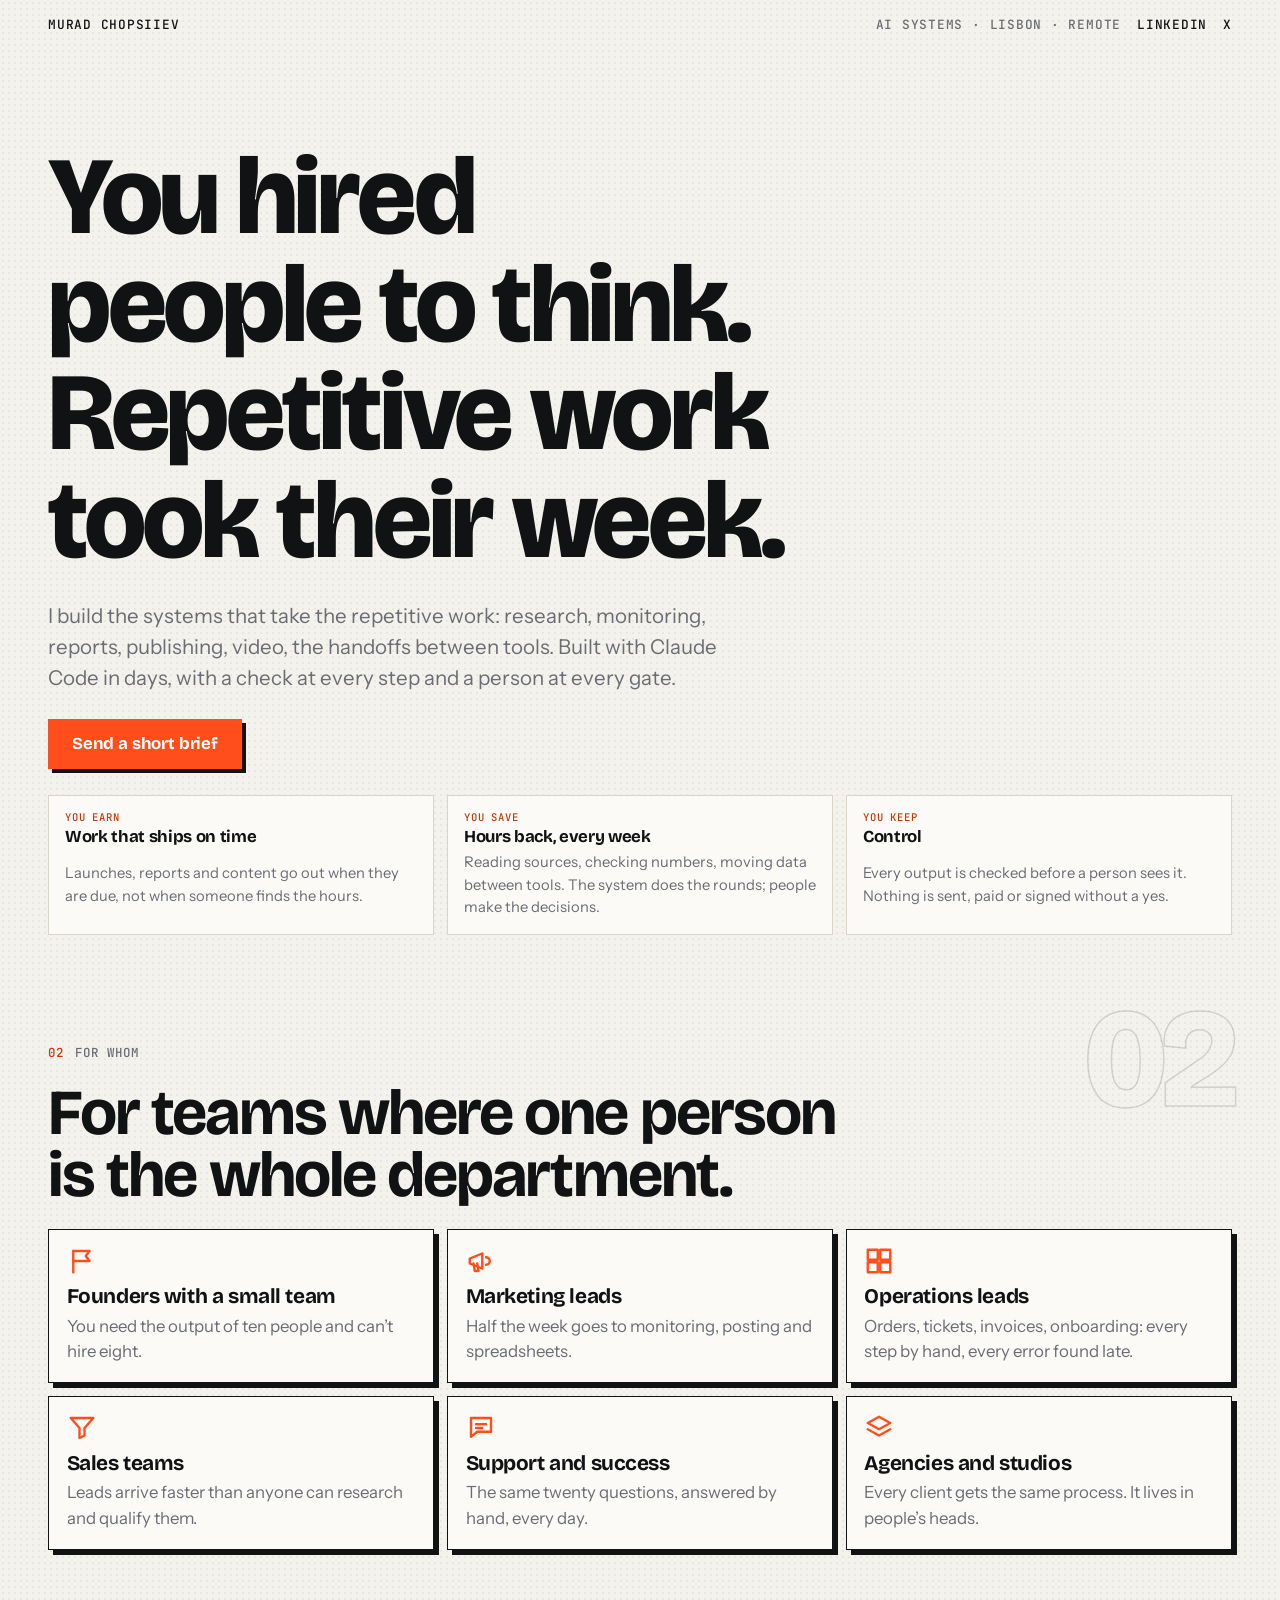
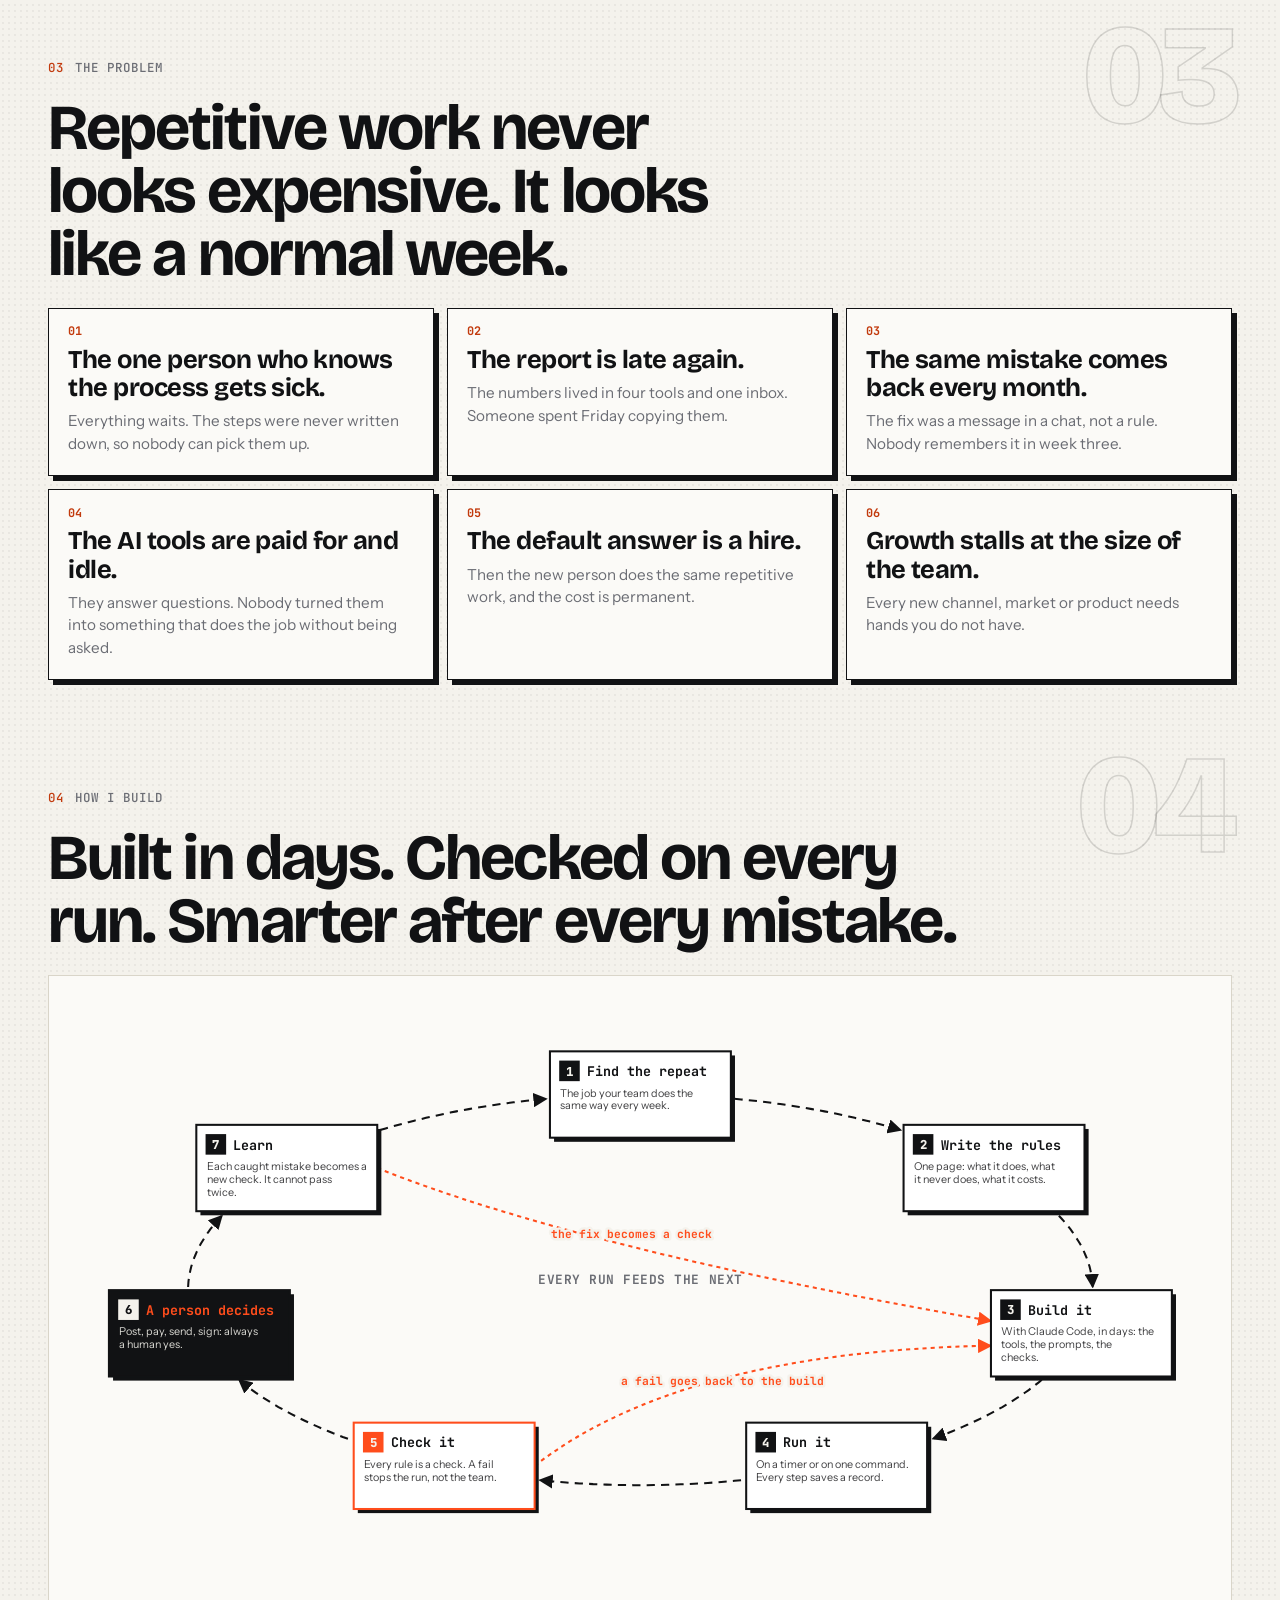
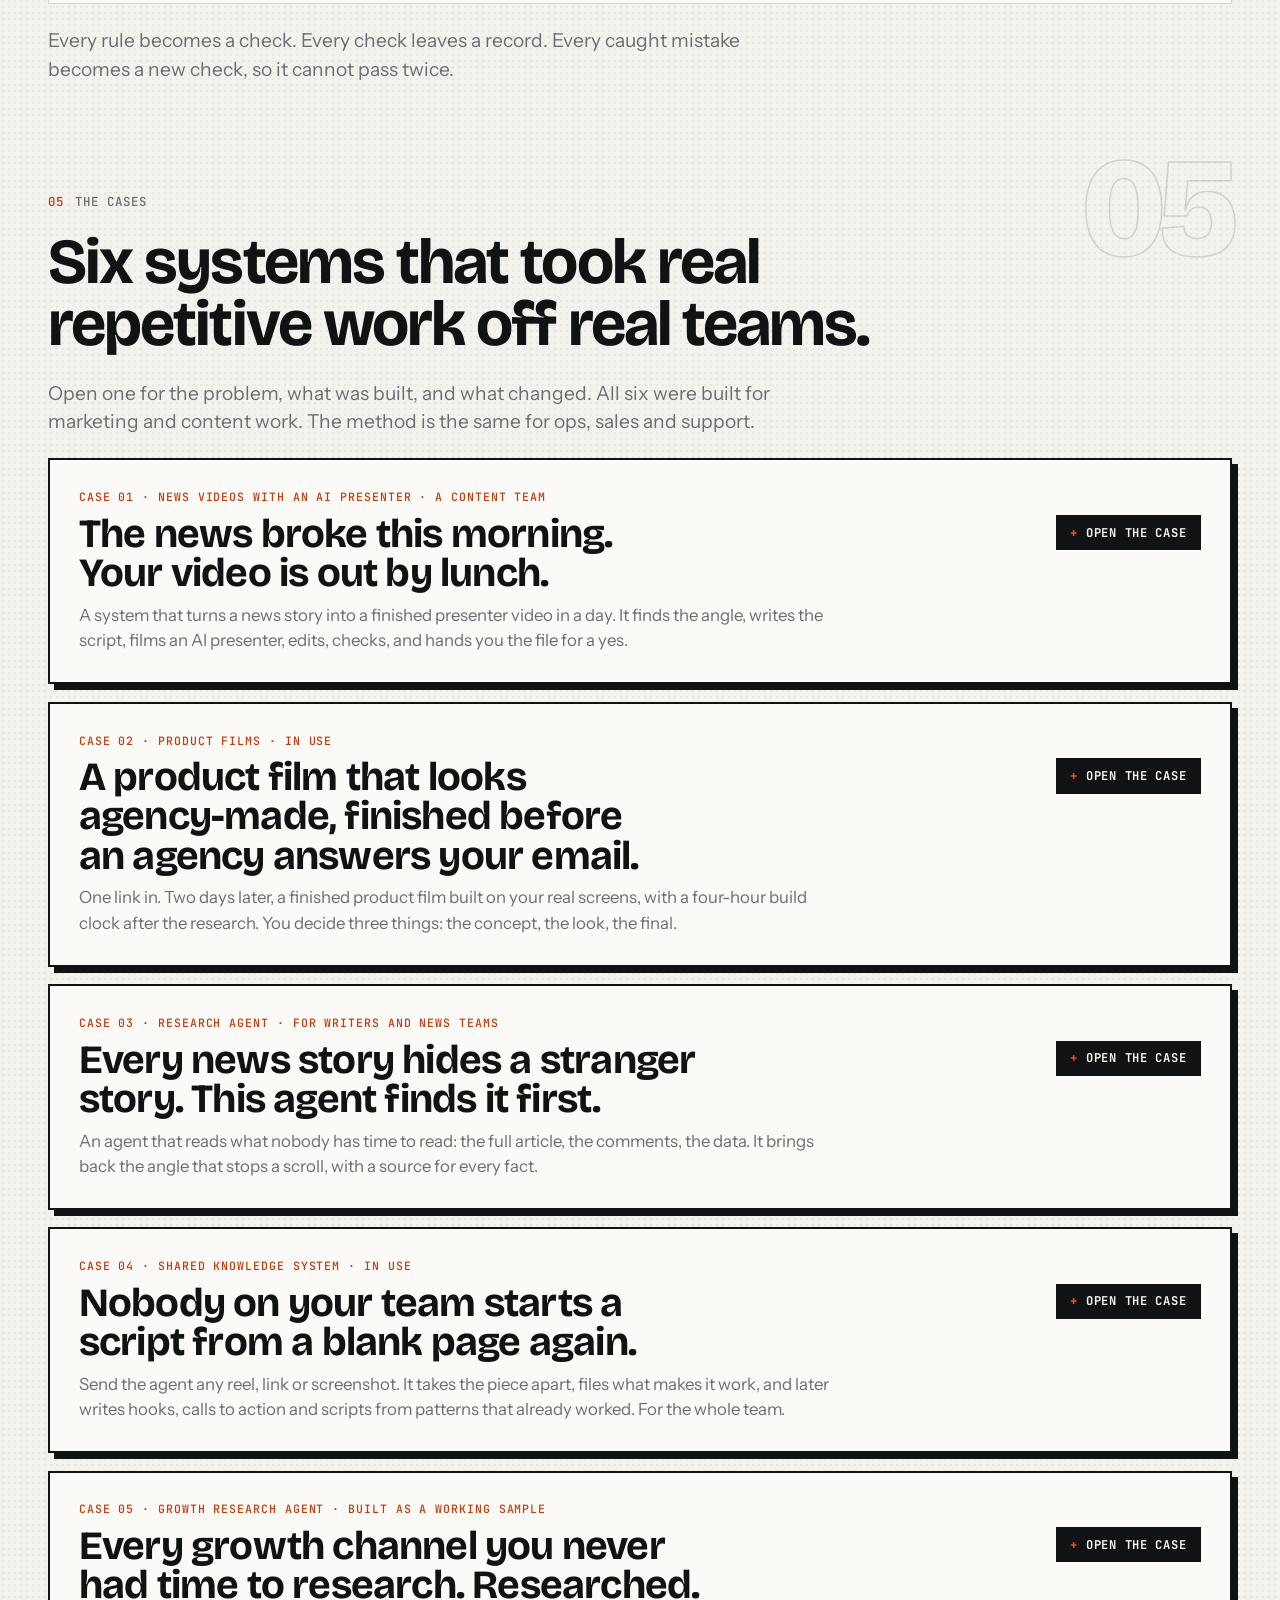
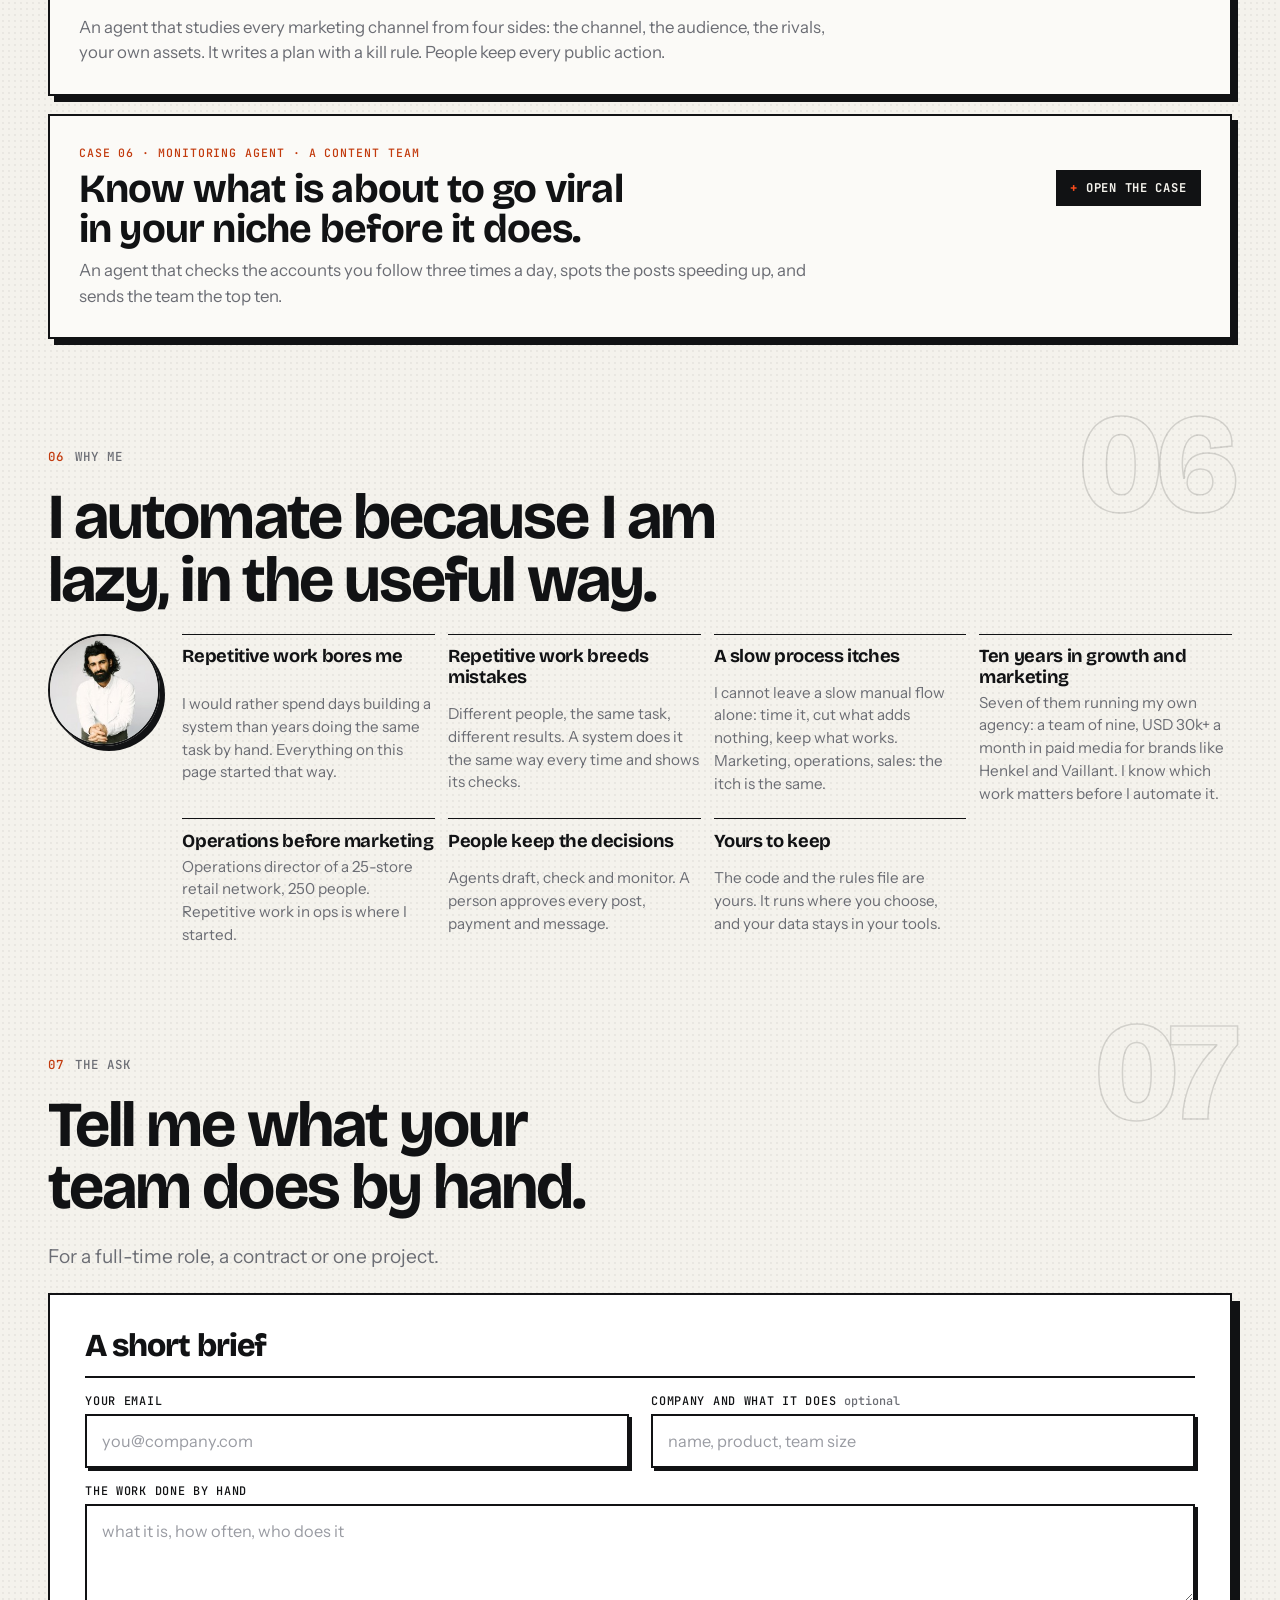
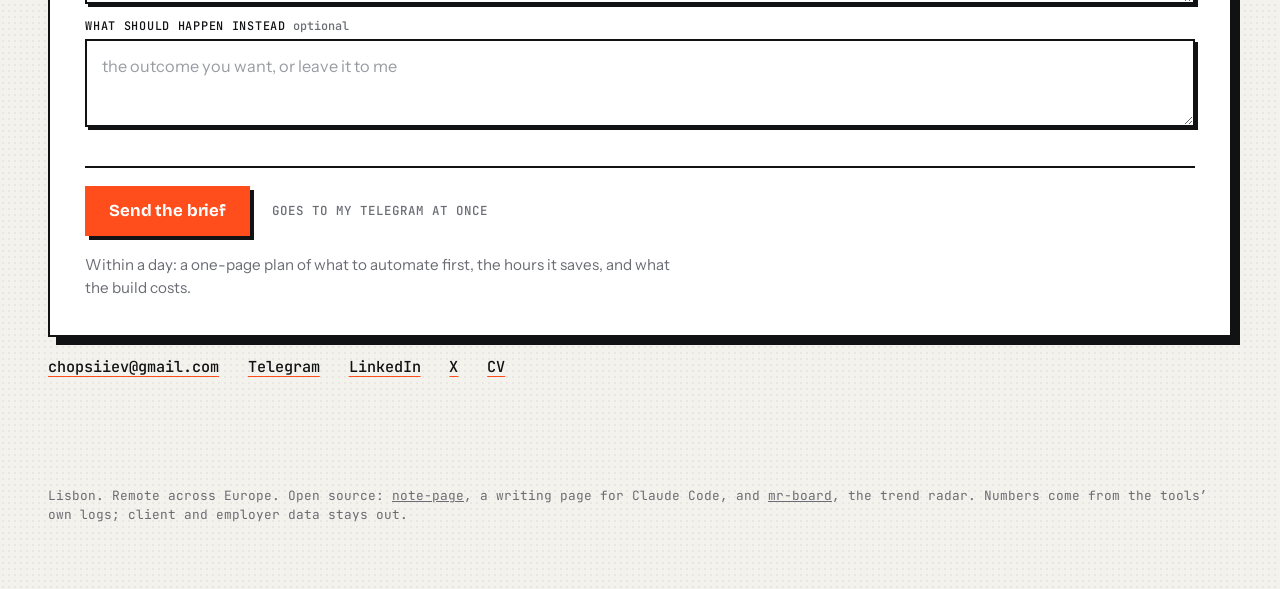
==== commit 4deeacbb: "site: 2026-10-27 brief form restyled in the site's language" ====
--- a/ai-systems/index.html
+++ b/ai-systems/index.html
@@ -486,10 +486,11 @@
     <p class="lead">For a full-time role, a contract or one project.</p>
     <form class="form" id="brief" novalidate>
       <div class="field"><span class="eyebrow">A short brief</span></div>
-      <div class="field"><label for="f-email">Your email</label><input id="f-email" name="email" type="email" inputmode="email" autocomplete="email" spellcheck="false" required placeholder="you@company.com"></div>
-      <div class="field"><label for="f-company">Company and what it does <em>optional</em></label><input id="f-company" name="company" type="text" autocomplete="organization" placeholder="name, product, team size"></div>
+      <div class="field half"><label for="f-email">Your email</label><input id="f-email" name="email" type="email" inputmode="email" autocomplete="email" spellcheck="false" required placeholder="you@company.com"></div>
+      <div class="field half"><label for="f-company">Company and what it does <em>optional</em></label><input id="f-company" name="company" type="text" autocomplete="organization" placeholder="name, product, team size"></div>
       <div class="field"><label for="f-task">The work done by hand</label><textarea id="f-task" name="task" rows="3" required placeholder="what it is, how often, who does it"></textarea></div>
       <div class="field"><label for="f-instead">What should happen instead <em>optional</em></label><textarea id="f-instead" name="instead" rows="2" placeholder="the outcome you want, or leave it to me"></textarea></div>
+      <div class="hp" aria-hidden="true"><label for="f-website">Website</label><input id="f-website" name="website" type="text" tabindex="-1" autocomplete="off"></div>
       <p class="err" id="f-err" aria-live="polite"></p>
       <div class="actions"><button class="btn" type="submit">Send the brief</button><span class="eyebrow">goes to my Telegram at once</span></div>
       <p class="next" id="f-next" aria-live="polite">Within a day: a one-page plan of what to automate first, the hours it saves, and what the build costs.</p>
@@ -501,20 +502,24 @@
 </main>
 <script>
   const form = document.getElementById('brief'), err = document.getElementById('f-err'), next = document.getElementById('f-next');
-  const TG = { token: '8895956091:AAFKd_nAwF_FHgLZr74kzUX6tV1T1p649hM', chat: '56646886' }, SRC = 'AI systems page';
+  const RELAY = 'https://brief-relay.chopsiiev.workers.dev', SRC = 'AI systems page';
   form.addEventListener('submit', async e => { e.preventDefault();
     const d = Object.fromEntries(new FormData(form).entries());
     const bad = [...form.querySelectorAll('[required]')].find(i => !i.checkValidity());
     if (bad) { err.textContent = bad.type === 'email' ? 'Enter the email I should reply to.' : (bad.name === 'market' ? 'Say which market you want to enter.' : 'Describe the work done by hand.'); bad.focus(); return; }
     err.textContent = '';
     const text = ['Email: ' + d.email, 'Company: ' + (d.company || '-'), 'Work done by hand: ' + d.task, 'Should happen instead: ' + (d.instead || '-')].join('\n');
+    const ref = 'B-' + new Date().toISOString().slice(0, 10).replace(/-/g, '') + '-' + Math.random().toString(36).slice(2, 6).toUpperCase();
     const btn = form.querySelector('button[type=submit]'); btn.disabled = true; btn.textContent = 'Sending…';
     const ctl = new AbortController(); const timer = setTimeout(() => ctl.abort(), 8000);
     try {
-      const r = await fetch('https://api.telegram.org/bot' + TG.token + '/sendMessage', { method: 'POST', headers: { 'Content-Type': 'application/json' }, body: JSON.stringify({ chat_id: TG.chat, text: 'Automation brief\nSource: ' + SRC + ' · ' + location.href + '\n\n' + text }), signal: ctl.signal });
+      const r = await fetch(RELAY, { method: 'POST', headers: { 'Content-Type': 'application/json' }, body: JSON.stringify({ text: 'Automation brief · ' + ref + '\nSource: ' + SRC + ' · ' + location.href + '\n\n' + text, website: (form.website && form.website.value) || '' }), signal: ctl.signal });
       clearTimeout(timer);
       if (!r.ok) throw new Error(String(r.status));
-      btn.textContent = 'Sent'; next.textContent = 'Sent. I reply within a day.'; if (!location.pathname.includes('/thanks')) location.href = '../thanks/'; return;
+      btn.textContent = 'Sent'; next.textContent = 'Sent. I reply within a day.';
+      try { localStorage.setItem('brief', JSON.stringify({ ref, kind: d.kind || '', email: d.email, t: Date.now() })); } catch (y) {}
+      location.href = '../thanks/';
+      return;
     } catch (x) {
       clearTimeout(timer); btn.disabled = false; btn.textContent = 'Send the brief';
       let box = form.querySelector('.fallback');
@@ -522,10 +527,9 @@
         box.querySelector('button').addEventListener('click', async (ev) => { try { await navigator.clipboard.writeText(box.querySelector('textarea').value); ev.target.textContent = 'Copied'; } catch (y) { box.querySelector('textarea').select(); } }); }
       box.querySelector('textarea').value = text; next.textContent = ''; }
   });
-  const sticky = document.getElementById('sticky'); const seen = new Map();
-  const io = new IntersectionObserver(es => { es.forEach(x => seen.set(x.target, x.isIntersecting)); sticky.classList.toggle('show', ![...seen.values()].some(Boolean)); }, { threshold: 0.05 });
-  io.observe(document.querySelector('.hero')); io.observe(document.getElementById('order'));
   document.querySelectorAll('.board, .loop').forEach(b => b.addEventListener('click', () => { b.classList.toggle('zoom'); if (!b.classList.contains('zoom')) b.scrollLeft = 0; }));
 </script>
+<!-- Cloudflare Web Analytics: page views only, no cookies -->
+<script type='module' src='https://static.cloudflareinsights.com/beacon.min.js' data-cf-beacon='{"token": "b00a1998274d474988e2ad36eb482b56"}'></script>
 </body>
 </html>
--- a/assets/style.css
+++ b/assets/style.css
@@ -404,3 +404,42 @@
   .flow { position: relative; }
   .flow::before { content: "swipe sideways to read →"; display: block; font: 500 .72rem/1.4 var(--mono); letter-spacing: .06em; text-transform: uppercase; color: var(--muted); margin-bottom: .4rem; }
 }
+
+.hp { position: absolute; left: -9999px; width: 1px; height: 1px; overflow: hidden; }
+/* iOS Safari: the generic .field input rule (width:100%, padding, border) was stretching the radio buttons and pushing the labels out of their boxes */
+.seg input[type="radio"] { width: 1.1rem; height: 1.1rem; min-width: 1.1rem; padding: 0; margin: 0; border: 0; background: none; flex: 0 0 auto; appearance: auto; -webkit-appearance: radio; }
+.seg label { max-width: 100%; }
+
+/* ===== brief form in the site's own language: hard card, ink borders, two columns on wide screens ===== */
+.form { max-width: none; background: #fff; border: 2px solid var(--ink); box-shadow: 8px 8px 0 var(--ink); padding: clamp(1.2rem, 3vw, 2.2rem); gap: 1.1rem 1.4rem; grid-template-columns: 1fr 1fr; }
+.form > * { grid-column: 1 / -1; }
+.form .field > .eyebrow { font-size: .74rem; }
+.form .field > .eyebrow:first-child { display: block; }
+.form > .field:first-child { border-bottom: 2px solid var(--ink); padding-bottom: .9rem; }
+.form > .field:first-child .eyebrow { font: 800 clamp(1.5rem, 2.6vw, 2rem)/1 var(--display); letter-spacing: -.03em; text-transform: none; color: var(--ink); }
+.form .hint { font-size: .95rem; color: var(--muted); margin-top: .5rem; }
+.field label { color: var(--ink); font-size: .74rem; }
+.field input, .field textarea { background: #fff; border: 2px solid var(--ink); border-radius: 0; padding: .85rem .9rem; font-size: 1.02rem; box-shadow: 3px 3px 0 var(--ink); transition: box-shadow 160ms var(--ease-out), transform 160ms var(--ease-out); }
+.field input:hover, .field textarea:hover { border-color: var(--ink); }
+.field input:focus-visible, .field textarea:focus-visible { outline: 0; border-color: var(--signal); box-shadow: 3px 3px 0 var(--signal); }
+.field input::placeholder, .field textarea::placeholder { color: #9a9ca3; }
+.seg { gap: .6rem; }
+.seg label { border-width: 2px; padding: .7rem 1rem; box-shadow: 3px 3px 0 var(--ink); background: #fff; }
+.seg label:has(input:checked) { background: var(--signal); color: #fff; border-color: var(--signal); box-shadow: 3px 3px 0 var(--ink); }
+.seg input[type="radio"] { accent-color: #fff; }
+.err { margin: -.4rem 0; }
+.actions { border-top: 2px solid var(--ink); padding-top: 1.1rem; gap: .8rem 1.4rem; }
+.btn { padding: 1.05rem 1.5rem; font-size: 1.05rem; border-radius: 0; box-shadow: 4px 4px 0 var(--ink); }
+.btn:hover { opacity: 1; transform: translate(-2px, -2px); box-shadow: 6px 6px 0 var(--ink); }
+.btn:active { transform: translate(2px, 2px); box-shadow: 1px 1px 0 var(--ink); }
+.btn.alt { box-shadow: 4px 4px 0 var(--ink); }
+.path2 .btn.pay { box-shadow: 4px 4px 0 var(--ink); }
+.next { font-size: .95rem; }
+@media (min-width: 701px) {
+  .form > .field.half { grid-column: auto; }
+}
+@media (max-width: 700px) {
+  .form { grid-template-columns: 1fr; box-shadow: 6px 6px 0 var(--ink); }
+}
+.seg input[type="radio"] { box-shadow: none; accent-color: var(--ink); }
+.seg label:has(input:checked) input[type="radio"] { accent-color: #fff; }
